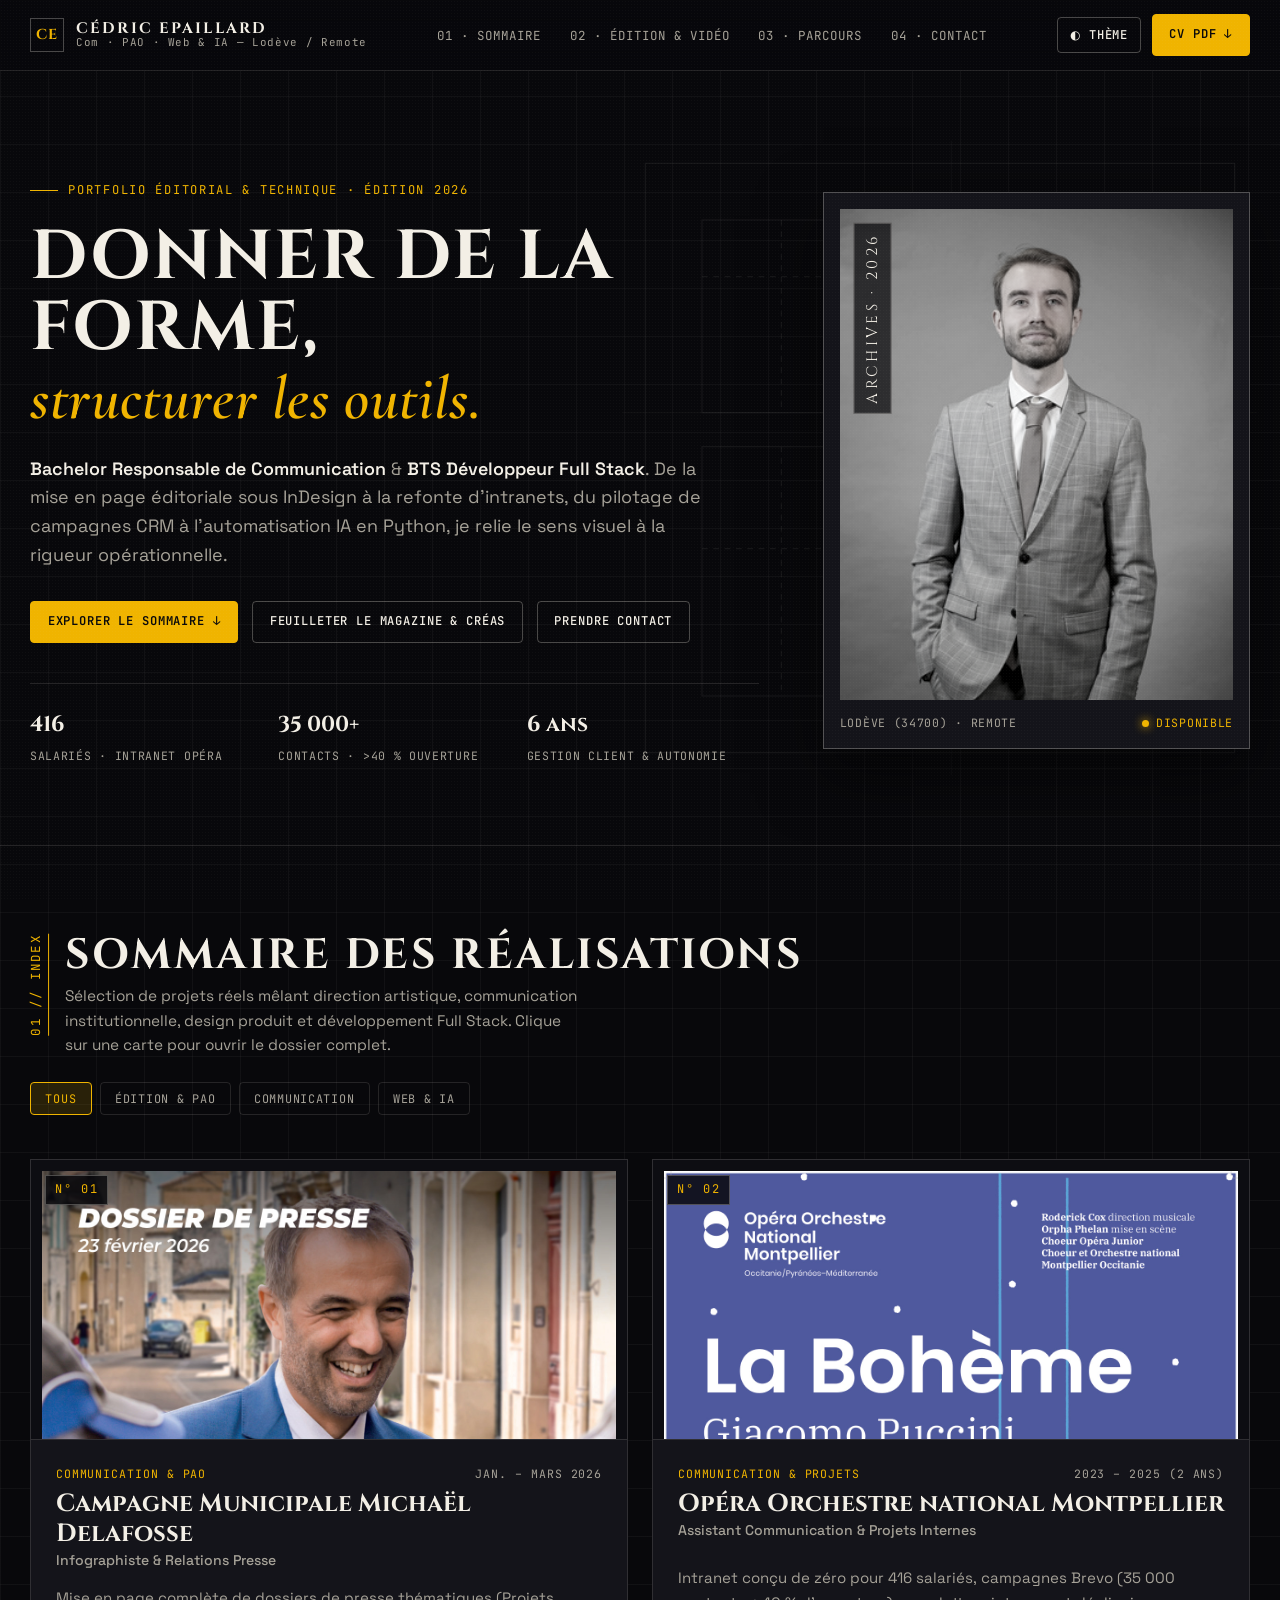
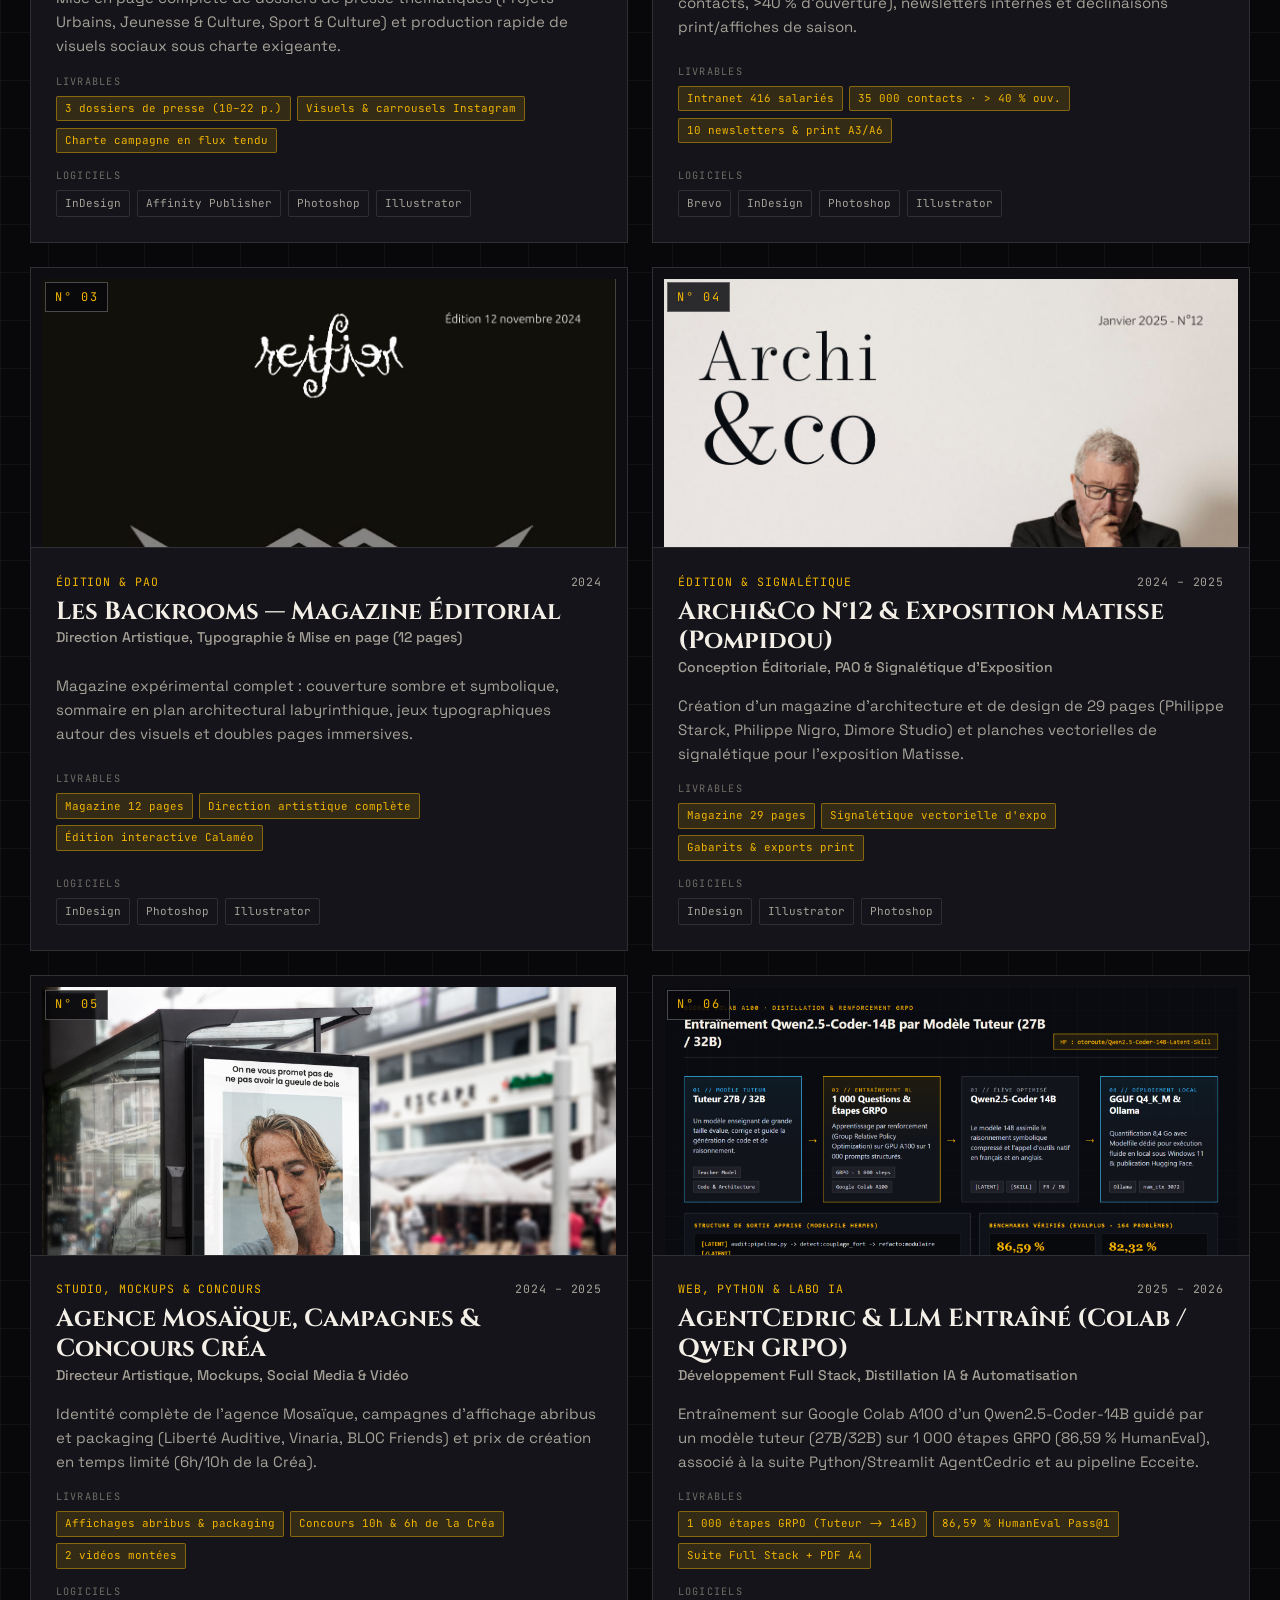
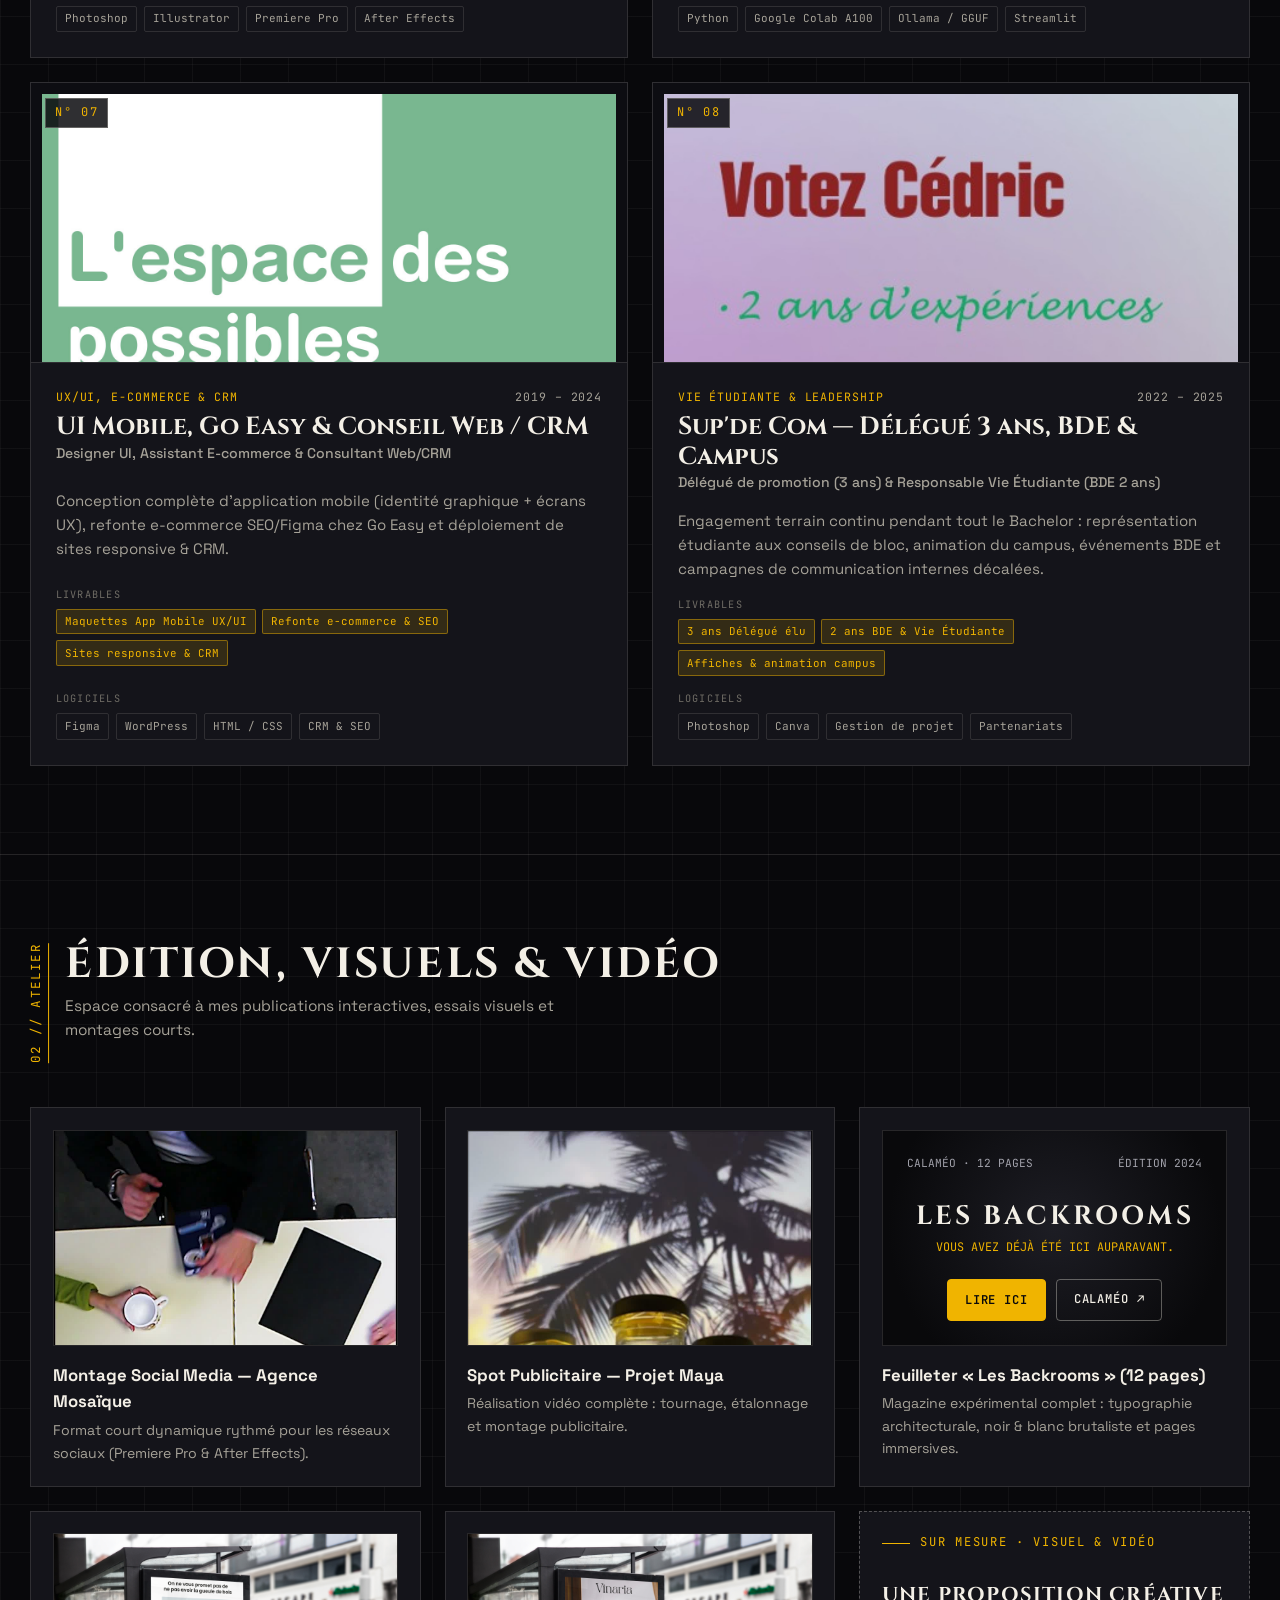
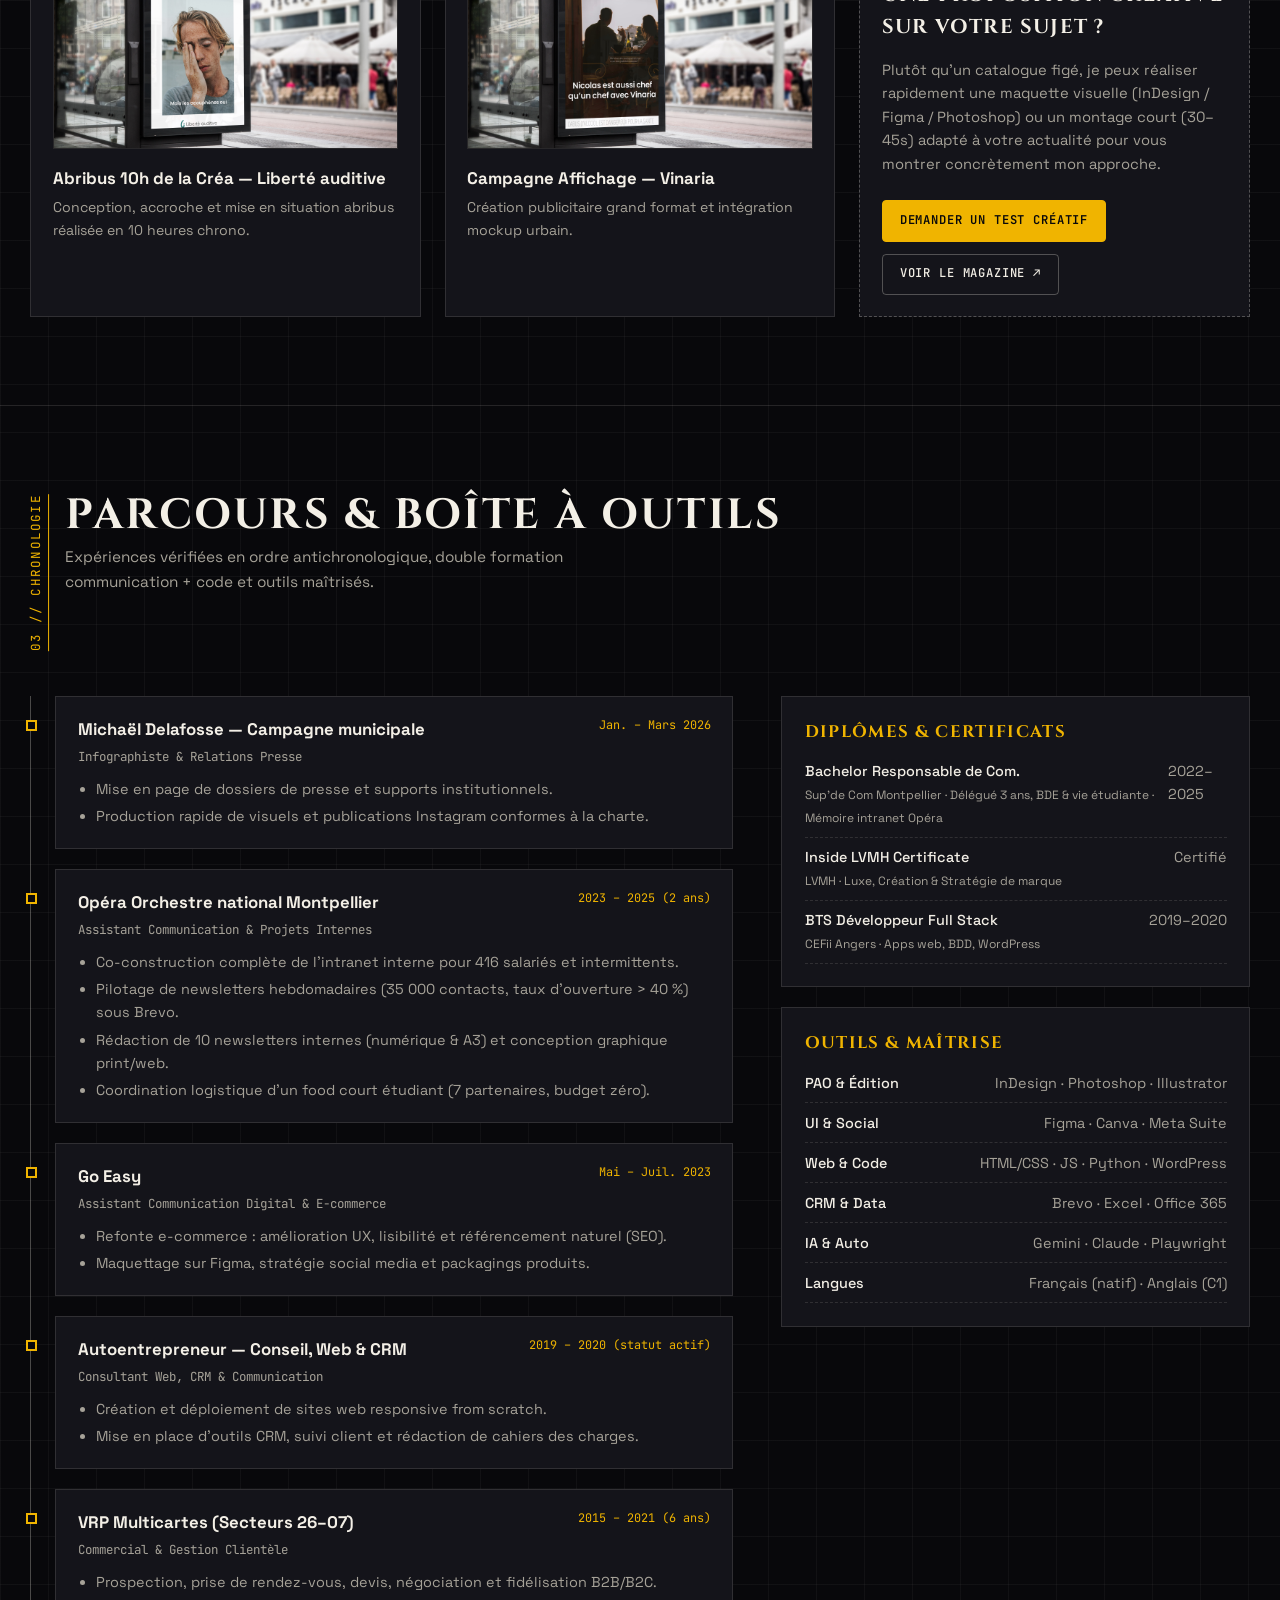
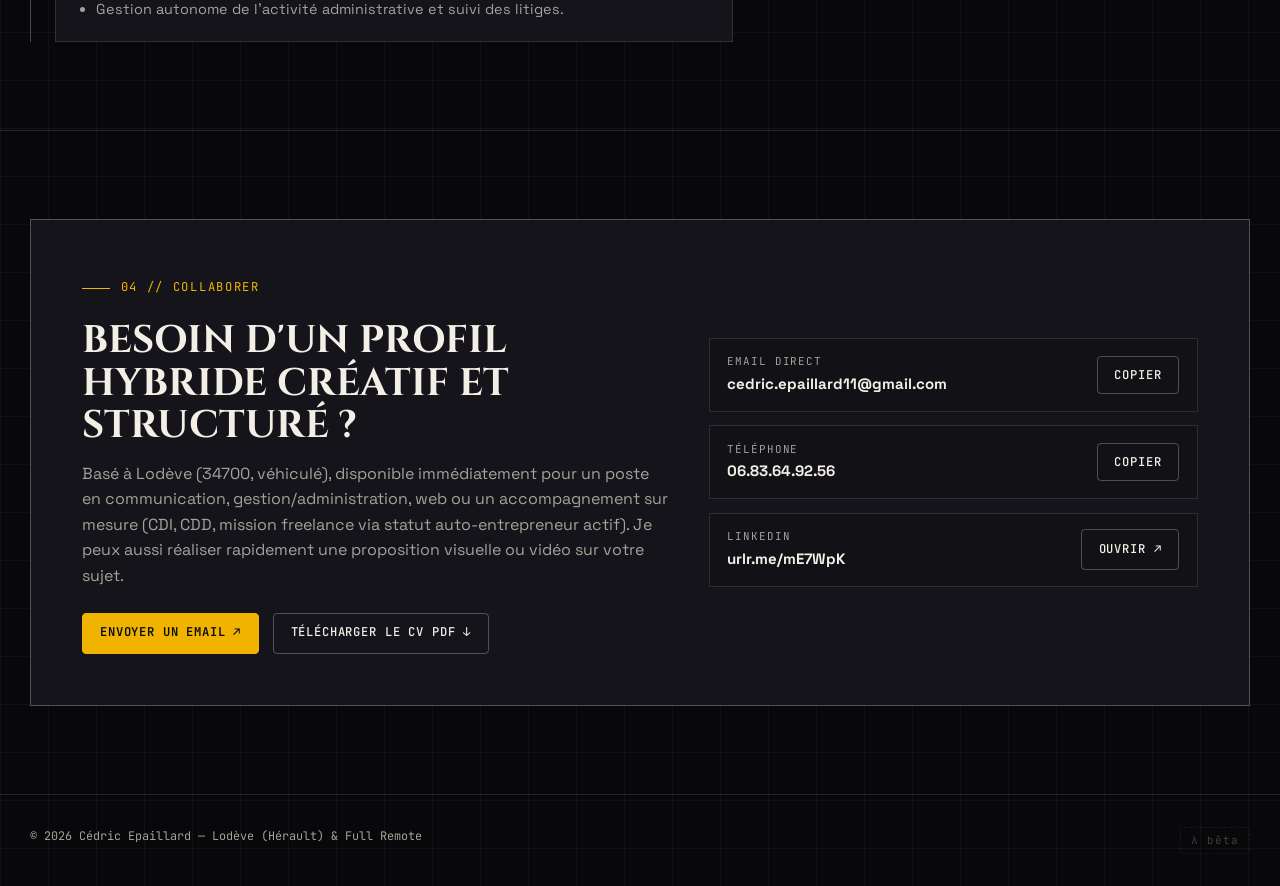
==== index.html @ 01b0f54c "Refactor portfolio layout, add Qwen GRPO schemas and beta lab page" ====
<!DOCTYPE html>
<html lang="fr">
<head>
  <meta charset="UTF-8" />
  <meta name="viewport" content="width=device-width, initial-scale=1.0" />
  <title>Cédric Epaillard — Direction Artistique, Communication & Développement Web</title>
  <meta name="description" content="Portfolio de Cédric Epaillard : communication institutionnelle, édition PAO, design web, CRM et automatisation IA. Basé à Lodève (34700) & Full Remote." />
  <link rel="preconnect" href="https://fonts.googleapis.com" />
  <link rel="preconnect" href="https://fonts.gstatic.com" crossorigin />
  <link href="https://fonts.googleapis.com/css2?family=Cinzel:wght@600;700&family=Cormorant+Garamond:ital,wght@0,600;1,600&family=JetBrains+Mono:wght@400;500;600&family=Space+Grotesk:wght@400;500;600;700&display=swap" rel="stylesheet" />
  <link rel="stylesheet" href="styles.css" />
</head>
<body>
  <!-- NAVIGATION -->
  <header class="site-header">
    <div class="container nav-inner">
      <a href="#top" class="brand">
        <span class="brand-mark">CE</span>
        <span class="brand-text">
          <strong>Cédric Epaillard</strong>
          <span>Com · PAO · Web &amp; IA — Lodève / Remote</span>
        </span>
      </a>

      <ul class="nav-links">
        <li><a href="#projets">01 · Sommaire</a></li>
        <li><a href="#atelier">02 · Édition &amp; Vidéo</a></li>
        <li><a href="#parcours">03 · Parcours</a></li>
        <li><a href="#contact">04 · Contact</a></li>
      </ul>

      <div class="nav-actions">
        <button id="themeToggle" class="btn btn-icon" type="button" title="Basculer Studio Sombre / Mode Papier">
          ◐ Thème
        </button>
        <a href="assets/CV_Cedric_Epaillard.pdf" download class="btn btn-primary">
          CV PDF ↓
        </a>
      </div>
    </div>
  </header>

  <!-- HERO -->
  <main id="top">
    <section class="hero">
      <!-- Plan architectural inspiré du sommaire Les Backrooms -->
      <div class="hero-blueprint" aria-hidden="true">
        <svg id="blueprintSvg" viewBox="0 0 600 600" fill="none" stroke-width="1">
          <rect x="40" y="40" width="520" height="520" />
          <rect x="90" y="90" width="220" height="170" />
          <rect x="340" y="90" width="180" height="120" />
          <rect x="90" y="290" width="140" height="220" />
          <rect x="260" y="240" width="260" height="140" />
          <rect x="260" y="410" width="170" height="100" />
          <path d="M90 140 H310 M160 90 V260 M340 150 H520 M420 90 V210 M160 290 V510 M90 380 H230 M320 240 V380 M440 240 V380 M350 410 V510" stroke-dasharray="5 5" />
          <circle cx="310" cy="260" r="46" />
          <circle cx="310" cy="260" r="92" stroke-dasharray="3 6" />
          <line x1="20" y1="260" x2="580" y2="260" stroke-opacity="0.45" />
          <line x1="310" y1="20" x2="310" y2="580" stroke-opacity="0.45" />
        </svg>
      </div>

      <div class="container hero-grid">
        <div class="reveal in-view">
          <div class="eyebrow">Portfolio Éditorial &amp; Technique · Édition 2026</div>
          <h1 class="hero-title">
            Donner de la forme,
            <span class="line-accent">structurer les outils.</span>
          </h1>
          <p class="hero-lead">
            <strong>Bachelor Responsable de Communication</strong> &amp; <strong>BTS Développeur Full Stack</strong>.
            De la mise en page éditoriale sous InDesign à la refonte d'intranets, du pilotage de campagnes CRM à l'automatisation IA en Python, je relie le sens visuel à la rigueur opérationnelle.
          </p>

          <div class="hero-cta">
            <a href="#projets" class="btn btn-primary">Explorer le Sommaire ↓</a>
            <a href="#atelier" class="btn">Feuilleter le Magazine &amp; Créas</a>
            <a href="#contact" class="btn">Prendre contact</a>
          </div>

          <div class="hero-meta-strip">
            <div class="meta-stat">
              <strong>416</strong>
              <span>Salariés · Intranet Opéra</span>
            </div>
            <div class="meta-stat">
              <strong>35 000+</strong>
              <span>Contacts · &gt;40 % ouverture</span>
            </div>
            <div class="meta-stat">
              <strong>6 ans</strong>
              <span>Gestion client &amp; autonomie</span>
            </div>
          </div>
        </div>

        <aside class="hero-portrait-card reveal in-view">
          <div class="portrait-frame">
            <img src="assets/photo_cedric.jpg" alt="Portrait de Cédric Epaillard" />
            <span class="portrait-overlay-label">ARCHIVES · 2026</span>
          </div>
          <div class="portrait-caption">
            <span>Lodève (34700) · Remote</span>
            <span class="status-dot">Disponible</span>
          </div>
        </aside>
      </div>
    </section>

    <!-- 01. SOMMAIRE / PROJETS -->
    <section id="projets" class="section">
      <div class="container">
        <div class="section-head reveal">
          <div class="section-title-wrap">
            <span class="section-index">01 // INDEX</span>
            <div>
              <h2 class="section-title">Sommaire des Réalisations</h2>
              <p class="section-sub">
                Sélection de projets réels mêlant direction artistique, communication institutionnelle, design produit et développement Full Stack. Clique sur une carte pour ouvrir le dossier complet.
              </p>
            </div>
          </div>

          <div class="filter-bar" role="tablist" aria-label="Filtrer les projets">
            <button class="filter-btn active" data-filter="all" type="button">Tous</button>
            <button class="filter-btn" data-filter="edition" type="button">Édition &amp; PAO</button>
            <button class="filter-btn" data-filter="communication" type="button">Communication</button>
            <button class="filter-btn" data-filter="web" type="button">Web &amp; IA</button>
          </div>
        </div>

        <div id="projectsGrid" class="projects-grid"></div>
      </div>
    </section>

    <!-- 02. ATELIER ÉDITION & VIDÉO -->
    <section id="atelier" class="section">
      <div class="container">
        <div class="section-head reveal">
          <div class="section-title-wrap">
            <span class="section-index">02 // ATELIER</span>
            <div>
              <h2 class="section-title">Édition, Visuels &amp; Vidéo</h2>
              <p class="section-sub">
                Espace consacré à mes publications interactives, essais visuels et montages courts.
              </p>
            </div>
          </div>
        </div>

        <div id="studioGrid" class="studio-grid"></div>
      </div>
    </section>

    <!-- 03. PARCOURS CHRONOLOGIQUE -->
    <section id="parcours" class="section">
      <div class="container">
        <div class="section-head reveal">
          <div class="section-title-wrap">
            <span class="section-index">03 // CHRONOLOGIE</span>
            <div>
              <h2 class="section-title">Parcours &amp; Boîte à Outils</h2>
              <p class="section-sub">
                Expériences vérifiées en ordre antichronologique, double formation communication + code et outils maîtrisés.
              </p>
            </div>
          </div>
        </div>

        <div class="timeline-layout">
          <div class="timeline-list reveal">
            <article class="timeline-item">
              <div class="timeline-head">
                <h3>Michaël Delafosse — Campagne municipale</h3>
                <span class="timeline-date">Jan. – Mars 2026</span>
              </div>
              <div class="timeline-role">Infographiste &amp; Relations Presse</div>
              <ul>
                <li>Mise en page de dossiers de presse et supports institutionnels.</li>
                <li>Production rapide de visuels et publications Instagram conformes à la charte.</li>
              </ul>
            </article>

            <article class="timeline-item">
              <div class="timeline-head">
                <h3>Opéra Orchestre national Montpellier</h3>
                <span class="timeline-date">2023 – 2025 (2 ans)</span>
              </div>
              <div class="timeline-role">Assistant Communication &amp; Projets Internes</div>
              <ul>
                <li>Co-construction complète de l'intranet interne pour 416 salariés et intermittents.</li>
                <li>Pilotage de newsletters hebdomadaires (35 000 contacts, taux d'ouverture &gt; 40 %) sous Brevo.</li>
                <li>Rédaction de 10 newsletters internes (numérique &amp; A3) et conception graphique print/web.</li>
                <li>Coordination logistique d'un food court étudiant (7 partenaires, budget zéro).</li>
              </ul>
            </article>

            <article class="timeline-item">
              <div class="timeline-head">
                <h3>Go Easy</h3>
                <span class="timeline-date">Mai – Juil. 2023</span>
              </div>
              <div class="timeline-role">Assistant Communication Digital &amp; E-commerce</div>
              <ul>
                <li>Refonte e-commerce : amélioration UX, lisibilité et référencement naturel (SEO).</li>
                <li>Maquettage sur Figma, stratégie social media et packagings produits.</li>
              </ul>
            </article>

            <article class="timeline-item">
              <div class="timeline-head">
                <h3>Autoentrepreneur — Conseil, Web &amp; CRM</h3>
                <span class="timeline-date">2019 – 2020 (statut actif)</span>
              </div>
              <div class="timeline-role">Consultant Web, CRM &amp; Communication</div>
              <ul>
                <li>Création et déploiement de sites web responsive from scratch.</li>
                <li>Mise en place d'outils CRM, suivi client et rédaction de cahiers des charges.</li>
              </ul>
            </article>

            <article class="timeline-item">
              <div class="timeline-head">
                <h3>VRP Multicartes (Secteurs 26–07)</h3>
                <span class="timeline-date">2015 – 2021 (6 ans)</span>
              </div>
              <div class="timeline-role">Commercial &amp; Gestion Clientèle</div>
              <ul>
                <li>Prospection, prise de rendez-vous, devis, négociation et fidélisation B2B/B2C.</li>
                <li>Gestion autonome de l'activité administrative et suivi des litiges.</li>
              </ul>
            </article>
          </div>

          <aside class="reveal">
            <div class="stack-box">
              <h3>Diplômes &amp; Certificats</h3>
              <ul class="stack-list">
                <li>
                  <div>
                    <strong>Bachelor Responsable de Com.</strong><br />
                    <small>Sup'de Com Montpellier · Délégué 3 ans, BDE &amp; vie étudiante · Mémoire intranet Opéra</small>
                  </div>
                  <span>2022–2025</span>
                </li>
                <li>
                  <div>
                    <strong>Inside LVMH Certificate</strong><br />
                    <small>LVMH · Luxe, Création &amp; Stratégie de marque</small>
                  </div>
                  <span>Certifié</span>
                </li>
                <li>
                  <div>
                    <strong>BTS Développeur Full Stack</strong><br />
                    <small>CEFii Angers · Apps web, BDD, WordPress</small>
                  </div>
                  <span>2019–2020</span>
                </li>
              </ul>
            </div>

            <div class="stack-box">
              <h3>Outils &amp; Maîtrise</h3>
              <ul class="stack-list">
                <li><strong>PAO &amp; Édition</strong><span>InDesign · Photoshop · Illustrator</span></li>
                <li><strong>UI &amp; Social</strong><span>Figma · Canva · Meta Suite</span></li>
                <li><strong>Web &amp; Code</strong><span>HTML/CSS · JS · Python · WordPress</span></li>
                <li><strong>CRM &amp; Data</strong><span>Brevo · Excel · Office 365</span></li>
                <li><strong>IA &amp; Auto</strong><span>Gemini · Claude · Playwright</span></li>
                <li><strong>Langues</strong><span>Français (natif) · Anglais (C1)</span></li>
              </ul>
            </div>
          </aside>
        </div>
      </div>
    </section>

    <!-- 04. CONTACT -->
    <section id="contact" class="section">
      <div class="container">
        <div class="contact-panel reveal">
          <div>
            <div class="eyebrow">04 // Collaborer</div>
            <h2>Besoin d'un profil hybride créatif et structuré ?</h2>
            <p>
              Basé à Lodève (34700, véhiculé), disponible immédiatement pour un poste en communication, gestion/administration, web ou un accompagnement sur mesure (CDI, CDD, mission freelance via statut auto-entrepreneur actif). Je peux aussi réaliser rapidement une proposition visuelle ou vidéo sur votre sujet.
            </p>
            <div class="hero-cta" style="margin-bottom: 0;">
              <a href="mailto:cedric.epaillard11@gmail.com" class="btn btn-primary">Envoyer un email ↗</a>
              <a href="assets/CV_Cedric_Epaillard.pdf" download class="btn">Télécharger le CV PDF ↓</a>
            </div>
          </div>

          <div class="contact-cards">
            <div class="contact-row">
              <div>
                <small>Email direct</small>
                <strong>cedric.epaillard11@gmail.com</strong>
              </div>
              <button class="btn" type="button" data-copy="cedric.epaillard11@gmail.com">Copier</button>
            </div>
            <div class="contact-row">
              <div>
                <small>Téléphone</small>
                <strong>06.83.64.92.56</strong>
              </div>
              <button class="btn" type="button" data-copy="06.83.64.92.56">Copier</button>
            </div>
            <div class="contact-row">
              <div>
                <small>LinkedIn</small>
                <strong>urlr.me/mE7WpK</strong>
              </div>
              <a class="btn" href="https://urlr.me/mE7WpK" target="_blank" rel="noopener">Ouvrir ↗</a>
            </div>
          </div>
        </div>
      </div>
    </section>
  </main>

  <footer class="site-footer">
    <div class="container footer-inner">
      <span>© 2026 Cédric Epaillard — Lodève (Hérault) &amp; Full Remote</span>
      <a href="beta.html" class="beta-pill" title="Espace Labo Bêta — Prototypes &amp; expérimentations">λ bêta</a>
    </div>
  </footer>

  <!-- MODALE PROJET -->
  <dialog id="projectModal" class="project-modal">
    <div class="modal-header">
      <div>
        <div id="modalKicker" class="project-kicker"></div>
        <h3 id="modalTitle" class="project-title"></h3>
        <div id="modalRole" class="project-role"></div>
      </div>
      <button id="modalClose" class="btn" type="button">Fermer ✕</button>
    </div>
    <div id="modalBody" class="modal-body"></div>
  </dialog>

  <div id="toast" class="toast" role="status" aria-live="polite"></div>

  <script src="projects-data.js"></script>
  <script src="app.js"></script>
</body>
</html>
---- styles.css ----
/* ============================================================================
   PORTFOLIO CÉDRIC EPAILLARD — STUDIO ÉDITORIAL & ARCHITECTURAL
   Inspiré de la DA sombre/typographique de « Les Backrooms »
   ============================================================================ */

:root {
  --bg: #08080b;
  --bg-elevated: #111116;
  --bg-card: #14141a;
  --stage-bg: #0d0d12;
  --ink: #f3efe6;
  --ink-muted: #a6a298;
  --ink-soft: #6f6c65;
  --accent: #f0b400;
  --accent-dim: rgba(240, 180, 0, 0.14);
  --line: rgba(243, 239, 230, 0.12);
  --line-strong: rgba(243, 239, 230, 0.28);
  --grid-line: rgba(243, 239, 230, 0.04);
  --shadow: 0 24px 60px rgba(0, 0, 0, 0.55);

  --font-display: 'Cinzel', 'Cormorant Garamond', Georgia, serif;
  --font-serif-editorial: 'Cormorant Garamond', Georgia, serif;
  --font-sans: 'Space Grotesk', 'Segoe UI', system-ui, -apple-system, sans-serif;
  --font-mono: 'JetBrains Mono', ui-monospace, SFMono-Regular, Menlo, monospace;

  --radius: 4px;
  --max-w: 1220px;
}

body.theme-paper {
  --bg: #f3efe6;
  --bg-elevated: #ebe5d8;
  --bg-card: #faf7f0;
  --stage-bg: #e8e1d3;
  --ink: #111115;
  --ink-muted: #4b4842;
  --ink-soft: #7b776f;
  --accent: #b87400;
  --accent-dim: rgba(184, 116, 0, 0.12);
  --line: rgba(17, 17, 21, 0.13);
  --line-strong: rgba(17, 17, 21, 0.3);
  --grid-line: rgba(17, 17, 21, 0.045);
  --shadow: 0 20px 50px rgba(17, 17, 21, 0.12);
}

*,
*::before,
*::after {
  box-sizing: border-box;
  margin: 0;
  padding: 0;
}

html {
  scroll-behavior: smooth;
  font-size: 16px;
}

body {
  background-color: var(--bg);
  color: var(--ink);
  font-family: var(--font-sans);
  line-height: 1.6;
  overflow-x: hidden;
  transition: background-color 0.35s ease, color 0.35s ease;
  background-image:
    linear-gradient(to right, var(--grid-line) 1px, transparent 1px),
    linear-gradient(to bottom, var(--grid-line) 1px, transparent 1px);
  background-size: 48px 48px;
}

/* Grain subtil pour le rendu éditorial */
body::after {
  content: "";
  position: fixed;
  inset: 0;
  pointer-events: none;
  z-index: 900;
  opacity: 0.032;
  background-image: radial-gradient(var(--ink) 0.6px, transparent 0.6px);
  background-size: 3px 3px;
}

a {
  color: inherit;
  text-decoration: none;
}

button {
  font-family: inherit;
  cursor: pointer;
}

.container {
  width: min(100% - 2.5rem, var(--max-w));
  margin-inline: auto;
}

/* ============================================================================
   NAVIGATION
   ============================================================================ */
.site-header {
  position: sticky;
  top: 0;
  z-index: 500;
  backdrop-filter: blur(14px);
  background: color-mix(in srgb, var(--bg) 82%, transparent);
  border-bottom: 1px solid var(--line);
}

.nav-inner {
  display: flex;
  align-items: center;
  justify-content: space-between;
  gap: 1.5rem;
  height: 70px;
}

.brand {
  display: flex;
  align-items: center;
  gap: 0.75rem;
}

.brand-mark {
  width: 34px;
  height: 34px;
  border: 1px solid var(--line-strong);
  display: grid;
  place-items: center;
  font-family: var(--font-display);
  font-weight: 700;
  font-size: 0.9rem;
  letter-spacing: 0.08em;
  color: var(--accent);
}

.brand-text {
  display: flex;
  flex-direction: column;
  line-height: 1.1;
}

.brand-text strong {
  font-family: var(--font-display);
  font-size: 0.95rem;
  letter-spacing: 0.14em;
  text-transform: uppercase;
}

.brand-text span {
  font-family: var(--font-mono);
  font-size: 0.68rem;
  color: var(--ink-muted);
  letter-spacing: 0.06em;
}

.nav-links {
  display: flex;
  align-items: center;
  gap: 1.8rem;
  list-style: none;
}

.nav-links a {
  font-family: var(--font-mono);
  font-size: 0.78rem;
  letter-spacing: 0.08em;
  text-transform: uppercase;
  color: var(--ink-muted);
  transition: color 0.2s ease;
  position: relative;
}

.nav-links a:hover {
  color: var(--accent);
}

.nav-actions {
  display: flex;
  align-items: center;
  gap: 0.65rem;
}

.btn {
  display: inline-flex;
  align-items: center;
  justify-content: center;
  gap: 0.5rem;
  padding: 0.62rem 1.05rem;
  font-family: var(--font-mono);
  font-size: 0.76rem;
  font-weight: 500;
  letter-spacing: 0.07em;
  text-transform: uppercase;
  border-radius: var(--radius);
  border: 1px solid var(--line-strong);
  background: transparent;
  color: var(--ink);
  transition: all 0.22s ease;
}

.btn:hover {
  border-color: var(--accent);
  color: var(--accent);
  transform: translateY(-1px);
}

.btn-primary {
  background: var(--accent);
  border-color: var(--accent);
  color: #09090b;
  font-weight: 600;
}

.btn-primary:hover {
  background: #ffd042;
  border-color: #ffd042;
  color: #09090b;
}

.btn-icon {
  padding: 0.55rem 0.75rem;
}

/* ============================================================================
   HERO ÉDITORIAL + PLAN ARCHITECTURAL
   ============================================================================ */
.hero {
  position: relative;
  padding: clamp(3.5rem, 8vw, 6.5rem) 0 clamp(3rem, 6vw, 5rem);
  border-bottom: 1px solid var(--line);
  overflow: hidden;
}

.hero-blueprint {
  position: absolute;
  inset: 0;
  pointer-events: none;
  opacity: 0.24;
  display: flex;
  justify-content: flex-end;
  align-items: center;
}

.hero-blueprint svg {
  width: min(680px, 78vw);
  height: auto;
  stroke: var(--line-strong);
  transition: transform 0.25s ease-out;
}

.hero-grid {
  position: relative;
  z-index: 2;
  display: grid;
  grid-template-columns: 1.45fr 0.85fr;
  gap: clamp(2rem, 5vw, 4.5rem);
  align-items: center;
}

.eyebrow {
  display: inline-flex;
  align-items: center;
  gap: 0.65rem;
  font-family: var(--font-mono);
  font-size: 0.76rem;
  letter-spacing: 0.14em;
  text-transform: uppercase;
  color: var(--accent);
  margin-bottom: 1.4rem;
}

.eyebrow::before {
  content: "";
  width: 28px;
  height: 1px;
  background: var(--accent);
}

.hero-title {
  font-family: var(--font-display);
  font-size: clamp(2.4rem, 5.4vw, 4.5rem);
  font-weight: 700;
  line-height: 1.02;
  letter-spacing: 0.03em;
  text-transform: uppercase;
  margin-bottom: 1.5rem;
}

.hero-title .line-accent {
  display: block;
  color: var(--accent);
  font-family: var(--font-serif-editorial);
  font-style: italic;
  font-weight: 600;
  text-transform: none;
  letter-spacing: 0.01em;
  font-size: clamp(2.2rem, 4.8vw, 4rem);
  margin-top: 0.25rem;
}

.hero-lead {
  font-size: clamp(1.02rem, 1.4vw, 1.18rem);
  color: var(--ink-muted);
  max-width: 62ch;
  margin-bottom: 2rem;
}

.hero-lead strong {
  color: var(--ink);
  font-weight: 600;
}

.hero-cta {
  display: flex;
  flex-wrap: wrap;
  gap: 0.85rem;
  margin-bottom: 2.5rem;
}

.hero-meta-strip {
  display: grid;
  grid-template-columns: repeat(3, minmax(0, 1fr));
  gap: 1rem;
  padding-top: 1.5rem;
  border-top: 1px solid var(--line);
}

.meta-stat strong {
  display: block;
  font-family: var(--font-display);
  font-size: 1.35rem;
  color: var(--ink);
}

.meta-stat span {
  font-family: var(--font-mono);
  font-size: 0.72rem;
  color: var(--ink-muted);
  text-transform: uppercase;
  letter-spacing: 0.06em;
}

/* Portrait éditorial type couverture de revue */
.hero-portrait-card {
  position: relative;
  border: 1px solid var(--line-strong);
  background: var(--bg-card);
  padding: 1rem;
  box-shadow: var(--shadow);
}

.portrait-frame {
  position: relative;
  aspect-ratio: 4 / 5;
  overflow: hidden;
  background: #0d0d11;
}

.portrait-frame img {
  width: 100%;
  height: 100%;
  object-fit: cover;
  object-position: center top;
  filter: grayscale(85%) contrast(1.08);
  transition: filter 0.45s ease, transform 0.6s ease;
}

.hero-portrait-card:hover .portrait-frame img {
  filter: grayscale(0%) contrast(1.02);
  transform: scale(1.03);
}

.portrait-overlay-label {
  position: absolute;
  top: 0.9rem;
  left: 0.9rem;
  writing-mode: vertical-rl;
  transform: rotate(180deg);
  font-family: var(--font-display);
  font-size: 0.95rem;
  letter-spacing: 0.22em;
  color: var(--ink);
  background: rgba(8, 8, 11, 0.72);
  padding: 0.55rem 0.35rem;
  border: 1px solid var(--line-strong);
}

.portrait-caption {
  display: flex;
  justify-content: space-between;
  align-items: center;
  padding-top: 0.85rem;
  font-family: var(--font-mono);
  font-size: 0.72rem;
  color: var(--ink-muted);
  text-transform: uppercase;
  letter-spacing: 0.06em;
}

.status-dot {
  display: inline-flex;
  align-items: center;
  gap: 0.45rem;
  color: var(--accent);
}

.status-dot::before {
  content: "";
  width: 7px;
  height: 7px;
  border-radius: 50%;
  background: var(--accent);
  box-shadow: 0 0 10px var(--accent);
}

/* ============================================================================
   SECTIONS & TITRES CROISÉS (STYLE SOMMAIRE BACKROOMS)
   ============================================================================ */
.section {
  padding: clamp(3.5rem, 7vw, 5.5rem) 0;
  border-bottom: 1px solid var(--line);
}

.section-head {
  display: flex;
  flex-wrap: wrap;
  justify-content: space-between;
  align-items: flex-end;
  gap: 1.5rem;
  margin-bottom: 2.75rem;
}

.section-title-wrap {
  display: flex;
  align-items: flex-start;
  gap: 1rem;
}

.section-index {
  writing-mode: vertical-rl;
  transform: rotate(180deg);
  font-family: var(--font-mono);
  font-size: 0.78rem;
  letter-spacing: 0.18em;
  color: var(--accent);
  border-left: 1px solid var(--accent);
  padding-left: 0.35rem;
  line-height: 1;
}

.section-title {
  font-family: var(--font-display);
  font-size: clamp(1.75rem, 3.3vw, 2.7rem);
  font-weight: 700;
  letter-spacing: 0.06em;
  text-transform: uppercase;
  line-height: 1.05;
}

.section-sub {
  font-size: 0.96rem;
  color: var(--ink-muted);
  margin-top: 0.4rem;
  max-width: 52ch;
}

/* Filtres */
.filter-bar {
  display: flex;
  flex-wrap: wrap;
  gap: 0.5rem;
}

.filter-btn {
  padding: 0.48rem 0.9rem;
  font-family: var(--font-mono);
  font-size: 0.74rem;
  letter-spacing: 0.06em;
  text-transform: uppercase;
  background: transparent;
  color: var(--ink-muted);
  border: 1px solid var(--line);
  border-radius: var(--radius);
  transition: all 0.2s ease;
}

.filter-btn:hover,
.filter-btn.active {
  border-color: var(--accent);
  color: var(--accent);
  background: var(--accent-dim);
}

/* ============================================================================
   GRILLE PROJETS
   ============================================================================ */
.projects-grid {
  display: grid;
  grid-template-columns: repeat(12, 1fr);
  gap: 1.5rem;
}

.project-card {
  grid-column: span 6;
  background: var(--bg-card);
  border: 1px solid var(--line);
  display: flex;
  flex-direction: column;
  transition: transform 0.28s ease, border-color 0.28s ease, box-shadow 0.28s ease;
  cursor: pointer;
  overflow: hidden;
}

.project-card.featured {
  grid-column: span 12;
  display: grid;
  grid-template-columns: 1.15fr 1fr;
}

.project-card:hover {
  transform: translateY(-4px);
  border-color: var(--accent);
  box-shadow: var(--shadow);
}

.project-visual {
  position: relative;
  height: 280px;
  background: var(--stage-bg);
  border-bottom: 1px solid var(--line);
  overflow: hidden;
  display: grid;
  place-items: center;
}

.project-card.featured .project-visual {
  border-bottom: none;
  border-right: 1px solid var(--line);
  height: auto;
  min-height: 360px;
}

.project-visual img.cover-img {
  width: 100%;
  height: 100%;
  object-fit: contain;
  object-position: center;
  padding: 0.7rem;
  background: var(--stage-bg);
  transition: transform 0.45s ease;
}

.project-visual img.cover-img.contain-fit {
  object-fit: contain;
  padding: 0.7rem;
  background: var(--stage-bg);
}

.project-card:hover .project-visual img.cover-img {
  transform: scale(1.03);
}

.project-num-badge {
  position: absolute;
  top: 0.9rem;
  left: 0.9rem;
  font-family: var(--font-mono);
  font-size: 0.75rem;
  letter-spacing: 0.14em;
  padding: 0.28rem 0.55rem;
  background: rgba(8, 8, 11, 0.84);
  color: var(--accent);
  border: 1px solid var(--line-strong);
  z-index: 2;
}

.project-visual svg {
  width: 100%;
  height: 100%;
  display: block;
}

.project-body {
  padding: 1.55rem;
  display: flex;
  flex-direction: column;
  justify-content: space-between;
  flex: 1;
  gap: 0.95rem;
}

.project-kicker {
  display: flex;
  justify-content: space-between;
  align-items: center;
  gap: 0.75rem;
  font-family: var(--font-mono);
  font-size: 0.72rem;
  letter-spacing: 0.08em;
  text-transform: uppercase;
  color: var(--accent);
}

.project-kicker .year {
  color: var(--ink-muted);
}

.project-title {
  font-family: var(--font-display);
  font-size: clamp(1.2rem, 2vw, 1.55rem);
  font-weight: 700;
  line-height: 1.2;
  margin-top: 0.35rem;
}

.project-role {
  font-size: 0.88rem;
  color: var(--ink-muted);
  font-weight: 500;
}

.project-summary {
  font-size: 0.94rem;
  color: var(--ink-muted);
}

.card-meta-group {
  display: grid;
  gap: 0.35rem;
}

.card-meta-label {
  font-family: var(--font-mono);
  font-size: 0.64rem;
  text-transform: uppercase;
  letter-spacing: 0.12em;
  color: var(--ink-soft);
}

.tag-row {
  display: flex;
  flex-wrap: wrap;
  gap: 0.4rem;
}

.tag {
  font-family: var(--font-mono);
  font-size: 0.69rem;
  padding: 0.22rem 0.52rem;
  border: 1px solid var(--line);
  color: var(--ink-muted);
  border-radius: 2px;
}

.deliverables-row {
  display: flex;
  flex-wrap: wrap;
  gap: 0.38rem;
}

.deliverable-pill {
  font-family: var(--font-mono);
  font-size: 0.68rem;
  padding: 0.2rem 0.5rem;
  background: var(--accent-dim);
  border: 1px solid color-mix(in srgb, var(--accent) 45%, transparent);
  color: var(--accent);
  border-radius: 2px;
}

.project-footer {
  display: flex;
  flex-wrap: wrap;
  justify-content: flex-end;
  align-items: center;
  gap: 0.75rem 1.25rem;
  padding-top: 0.85rem;
  border-top: 1px solid var(--line);
  font-family: var(--font-mono);
  font-size: 0.73rem;
  text-transform: uppercase;
  letter-spacing: 0.08em;
  color: var(--ink);
}

.open-hint {
  color: var(--accent);
}

@media (hover: hover) and (pointer: fine) {
  .open-hint {
    display: none;
  }

  .project-footer:has(.open-hint:only-child) {
    display: none;
  }
}

/* ============================================================================
   ATELIER ÉDITION & VIDÉO (CALAMÉO + GALERIE)
   ============================================================================ */
.studio-grid {
  display: grid;
  grid-template-columns: repeat(auto-fit, minmax(min(100%, 320px), 1fr));
  gap: 1.5rem;
}

.media-card {
  background: var(--bg-card);
  border: 1px solid var(--line);
  padding: 1.35rem;
  display: flex;
  flex-direction: column;
  gap: 1rem;
}

.media-frame {
  position: relative;
  width: 100%;
  aspect-ratio: 16 / 10;
  background: #0b0b0f;
  border: 1px solid var(--line);
  overflow: hidden;
  display: grid;
  place-items: center;
}

.media-frame iframe,
.media-frame img,
.media-frame video {
  width: 100%;
  height: 100%;
  border: 0;
  object-fit: cover;
}

.calameo-poster {
  width: 100%;
  height: 100%;
  padding: 1.5rem;
  display: flex;
  flex-direction: column;
  justify-content: space-between;
  background: radial-gradient(circle at 50% 45%, #1d1d24 0%, #09090b 80%);
  color: #f3efe6;
}

.calameo-poster h4 {
  font-family: var(--font-display);
  font-size: 1.65rem;
  letter-spacing: 0.12em;
  text-align: center;
}

.calameo-poster p {
  font-family: var(--font-mono);
  font-size: 0.74rem;
  text-align: center;
  color: #f0b400;
}

.atelier-cta-card {
  border-style: dashed;
  border-color: var(--line-strong);
  justify-content: center;
}

.atelier-cta-card h3 {
  font-family: var(--font-display);
  font-size: 1.25rem;
  letter-spacing: 0.06em;
  text-transform: uppercase;
}

/* ============================================================================
   CHRONOLOGIE & SAVOIR-FAIRE
   ============================================================================ */
.timeline-layout {
  display: grid;
  grid-template-columns: 1.35fr 0.9fr;
  gap: 3rem;
}

.timeline-list {
  display: flex;
  flex-direction: column;
  gap: 1.25rem;
  border-left: 1px solid var(--line-strong);
  padding-left: 1.5rem;
}

.timeline-item {
  position: relative;
  background: var(--bg-card);
  border: 1px solid var(--line);
  padding: 1.2rem 1.35rem;
}

.timeline-item::before {
  content: "";
  position: absolute;
  left: -1.86rem;
  top: 1.45rem;
  width: 11px;
  height: 11px;
  background: var(--bg);
  border: 2px solid var(--accent);
}

.timeline-head {
  display: flex;
  flex-wrap: wrap;
  justify-content: space-between;
  gap: 0.5rem;
  margin-bottom: 0.3rem;
}

.timeline-head h3 {
  font-size: 1.05rem;
  font-weight: 700;
}

.timeline-date {
  font-family: var(--font-mono);
  font-size: 0.74rem;
  color: var(--accent);
}

.timeline-role {
  font-family: var(--font-mono);
  font-size: 0.78rem;
  color: var(--ink-muted);
  margin-bottom: 0.65rem;
}

.timeline-item ul {
  padding-left: 1.15rem;
  color: var(--ink-muted);
  font-size: 0.9rem;
}

.timeline-item li + li {
  margin-top: 0.28rem;
}

.stack-box {
  background: var(--bg-card);
  border: 1px solid var(--line);
  padding: 1.4rem;
  margin-bottom: 1.25rem;
}

.stack-box h3 {
  font-family: var(--font-display);
  font-size: 1.05rem;
  letter-spacing: 0.08em;
  text-transform: uppercase;
  color: var(--accent);
  margin-bottom: 0.9rem;
}

.stack-list {
  list-style: none;
  display: grid;
  gap: 0.55rem;
  font-size: 0.9rem;
  color: var(--ink-muted);
}

.stack-list li {
  display: flex;
  justify-content: space-between;
  gap: 0.75rem;
  padding-bottom: 0.45rem;
  border-bottom: 1px dashed var(--line);
}

.stack-list li strong {
  color: var(--ink);
  font-weight: 500;
}

/* ============================================================================
   CONTACT & FOOTER
   ============================================================================ */
.contact-panel {
  background: var(--bg-card);
  border: 1px solid var(--line-strong);
  padding: clamp(1.3rem, 4vw, 3.2rem);
  display: grid;
  grid-template-columns: minmax(0, 1.2fr) minmax(0, 1fr);
  gap: 2.5rem;
  align-items: center;
}

.contact-panel > * {
  min-width: 0;
}

.contact-panel h2 {
  font-family: var(--font-display);
  font-size: clamp(1.6rem, 3vw, 2.5rem);
  text-transform: uppercase;
  line-height: 1.1;
  margin-bottom: 0.85rem;
}

.contact-panel p {
  color: var(--ink-muted);
  margin-bottom: 1.5rem;
}

.contact-cards {
  display: grid;
  gap: 0.85rem;
  min-width: 0;
}

.contact-row {
  display: flex;
  flex-wrap: wrap;
  justify-content: space-between;
  align-items: center;
  gap: 0.75rem 1rem;
  padding: 0.9rem 1.1rem;
  border: 1px solid var(--line);
  background: var(--bg-elevated);
  min-width: 0;
}

.contact-row > div {
  min-width: 0;
}

.contact-row small {
  display: block;
  font-family: var(--font-mono);
  font-size: 0.68rem;
  text-transform: uppercase;
  letter-spacing: 0.08em;
  color: var(--ink-muted);
}

.contact-row strong {
  font-size: 0.94rem;
  overflow-wrap: anywhere;
}

.site-footer {
  padding: 2rem 0;
  font-family: var(--font-mono);
  font-size: 0.74rem;
  color: var(--ink-muted);
}

.beta-pill {
  font-family: var(--font-mono);
  font-size: 0.68rem;
  letter-spacing: 0.1em;
  padding: 0.25rem 0.6rem;
  border: 1px dashed var(--line);
  color: var(--ink-soft);
  border-radius: var(--radius);
  opacity: 0.55;
  transition: opacity 0.2s ease, border-color 0.2s ease, color 0.2s ease;
}

.beta-pill:hover {
  opacity: 1;
  color: var(--accent);
  border-color: var(--accent);
}

.footer-inner {
  display: flex;
  flex-wrap: wrap;
  justify-content: space-between;
  gap: 1rem;
}

/* ============================================================================
   MODALE D'ÉTUDE DE CAS
   ============================================================================ */
dialog.project-modal {
  margin: auto;
  width: min(92vw, 860px);
  max-height: 90vh;
  background: var(--bg-elevated);
  color: var(--ink);
  border: 1px solid var(--line-strong);
  box-shadow: 0 30px 90px rgba(0, 0, 0, 0.75);
  padding: 0;
  overflow-y: auto;
}

dialog.project-modal::backdrop {
  background: rgba(5, 5, 8, 0.82);
  backdrop-filter: blur(6px);
}

.modal-header {
  display: flex;
  justify-content: space-between;
  align-items: flex-start;
  gap: 1rem;
  padding: 1.5rem 1.8rem;
  border-bottom: 1px solid var(--line);
  position: sticky;
  top: 0;
  background: var(--bg-elevated);
  z-index: 2;
}

.modal-body {
  padding: 1.8rem;
  display: grid;
  gap: 1.35rem;
}

.modal-metrics {
  display: flex;
  flex-wrap: wrap;
  gap: 0.6rem;
}

.modal-metric-pill {
  font-family: var(--font-mono);
  font-size: 0.75rem;
  padding: 0.32rem 0.7rem;
  background: var(--accent-dim);
  color: var(--accent);
  border: 1px solid var(--accent);
}

.modal-highlights {
  padding-left: 1.2rem;
  display: grid;
  gap: 0.55rem;
  color: var(--ink-muted);
}

.calameo-embed-wrap {
  width: 100%;
  aspect-ratio: 16 / 10;
  border: 1px solid var(--line-strong);
  background: #000;
}

.calameo-embed-wrap iframe {
  width: 100%;
  height: 100%;
  border: 0;
}

/* Galerie dans la modale */
.modal-gallery {
  display: grid;
  gap: 0.75rem;
}

.modal-stage {
  width: 100%;
  max-height: 360px;
  background: var(--stage-bg);
  border: 1px solid var(--line-strong);
  display: grid;
  place-items: center;
  overflow: hidden;
  padding: 0.5rem;
}

.modal-stage img {
  max-width: 100%;
  max-height: 340px;
  object-fit: contain;
}

.modal-stage-caption {
  font-family: var(--font-mono);
  font-size: 0.74rem;
  color: var(--accent);
}

.modal-thumbs {
  display: flex;
  gap: 0.5rem;
  overflow-x: auto;
  padding-bottom: 0.25rem;
}

.modal-thumb {
  flex: 0 0 74px;
  height: 54px;
  padding: 0;
  border: 1px solid var(--line);
  background: #0d0d12;
  overflow: hidden;
  opacity: 0.65;
  transition: opacity 0.2s ease, border-color 0.2s ease;
}

.modal-thumb.active,
.modal-thumb:hover {
  opacity: 1;
  border-color: var(--accent);
}

.modal-thumb img {
  width: 100%;
  height: 100%;
  object-fit: cover;
}

/* Toast notification */
.toast {
  position: fixed;
  bottom: 1.5rem;
  right: 1.5rem;
  z-index: 1000;
  padding: 0.75rem 1.15rem;
  background: var(--accent);
  color: #09090b;
  font-family: var(--font-mono);
  font-size: 0.78rem;
  font-weight: 600;
  border-radius: var(--radius);
  opacity: 0;
  transform: translateY(12px);
  pointer-events: none;
  transition: all 0.25s ease;
}

.toast.visible {
  opacity: 1;
  transform: translateY(0);
}

/* Animations d'apparition */
.reveal {
  opacity: 0;
  transform: translateY(18px);
  transition: opacity 0.55s ease, transform 0.55s ease;
}

.reveal.in-view {
  opacity: 1;
  transform: translateY(0);
}

/* ============================================================================
   RESPONSIVE
   ============================================================================ */
@media (max-width: 960px) {
  .hero-grid,
  .project-card.featured,
  .timeline-layout,
  .contact-panel {
    grid-template-columns: 1fr;
  }

  .hero-portrait-card {
    max-width: 240px;
    width: 100%;
    margin: 0 auto;
    padding: 0.75rem;
  }

  .project-card {
    grid-column: span 12;
  }

  .project-card.featured .project-visual {
    border-right: none;
    border-bottom: 1px solid var(--line);
    min-height: 240px;
  }

  .nav-links {
    display: none;
  }
}

@media (max-width: 560px) {
  .hero-portrait-card {
    max-width: 195px;
    padding: 0.65rem;
  }

  .portrait-overlay-label {
    font-size: 0.75rem;
    padding: 0.4rem 0.25rem;
  }

  .hero-meta-strip {
    grid-template-columns: 1fr;
  }

  .brand-text span {
    display: none;
  }

  .brand-text strong {
    font-size: 0.82rem;
    letter-spacing: 0.1em;
  }

  .nav-actions .btn {
    padding: 0.46rem 0.62rem;
    font-size: 0.68rem;
    white-space: nowrap;
  }
}
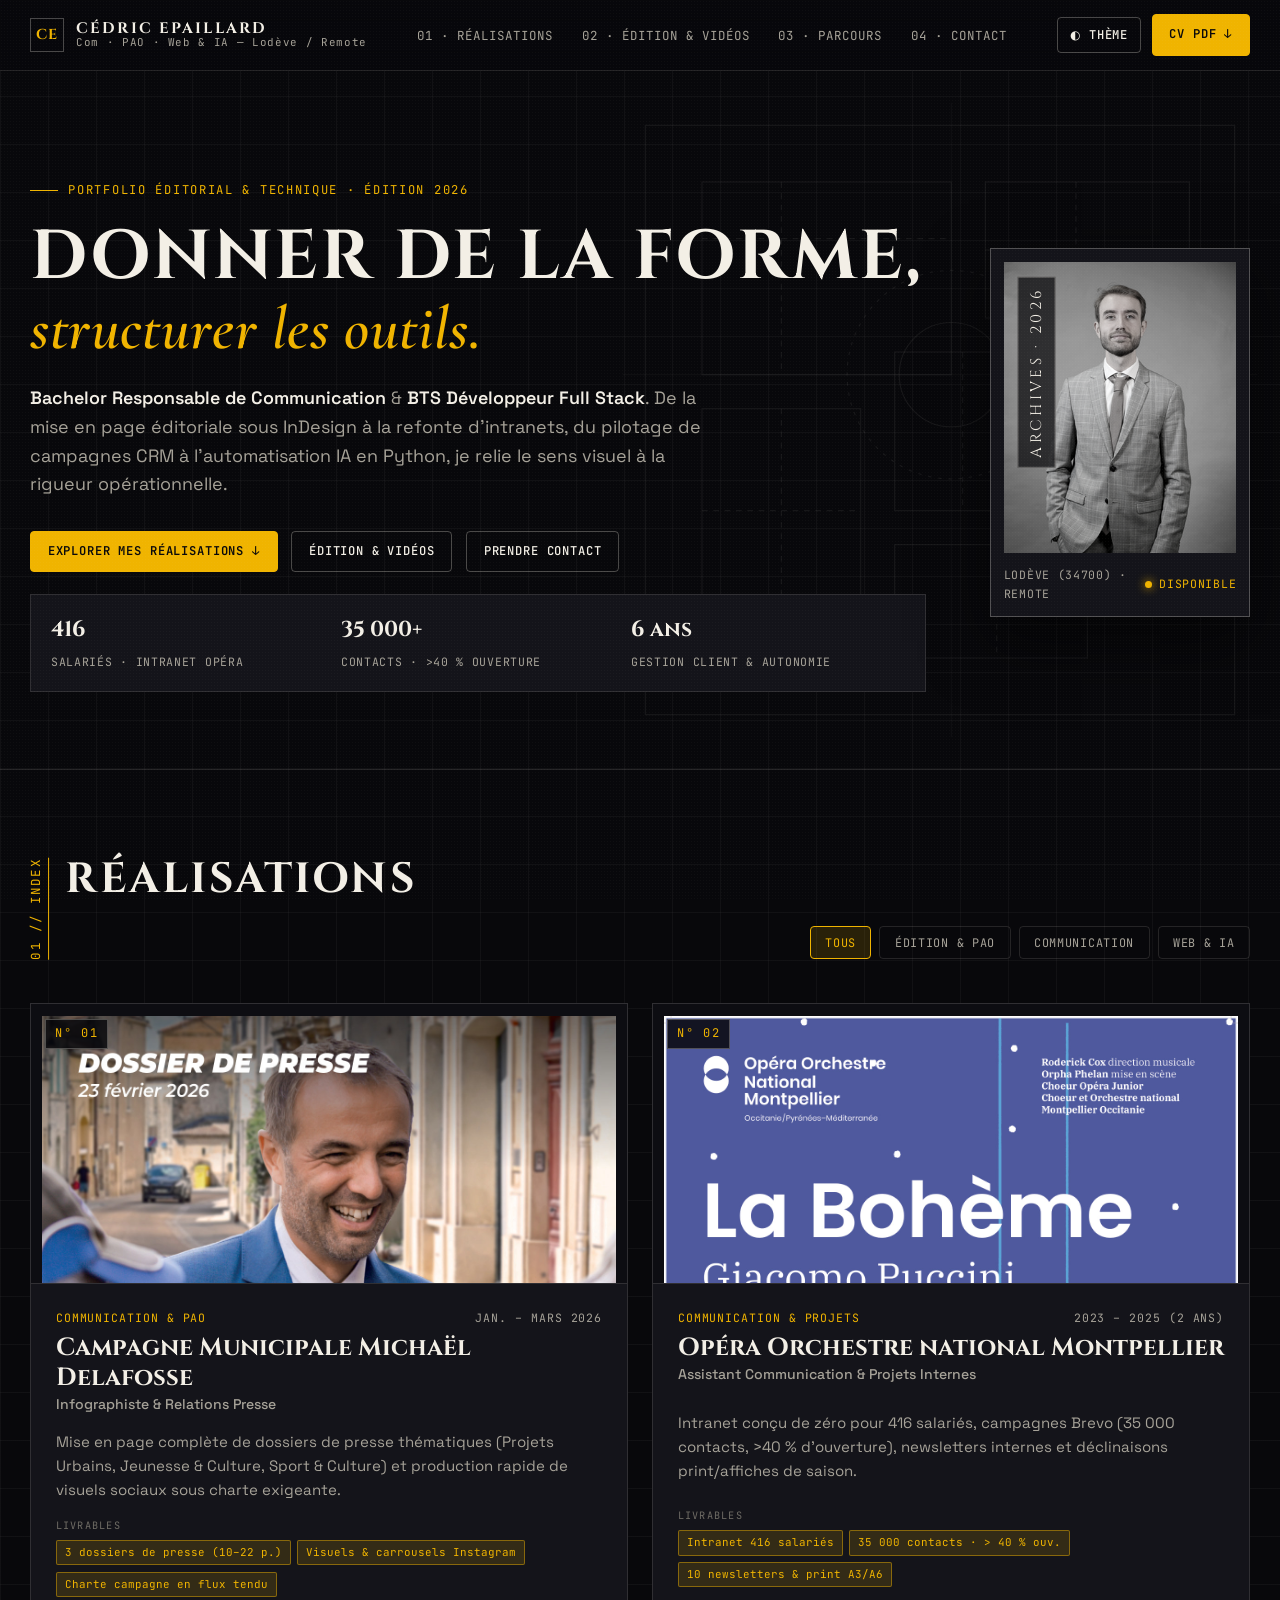
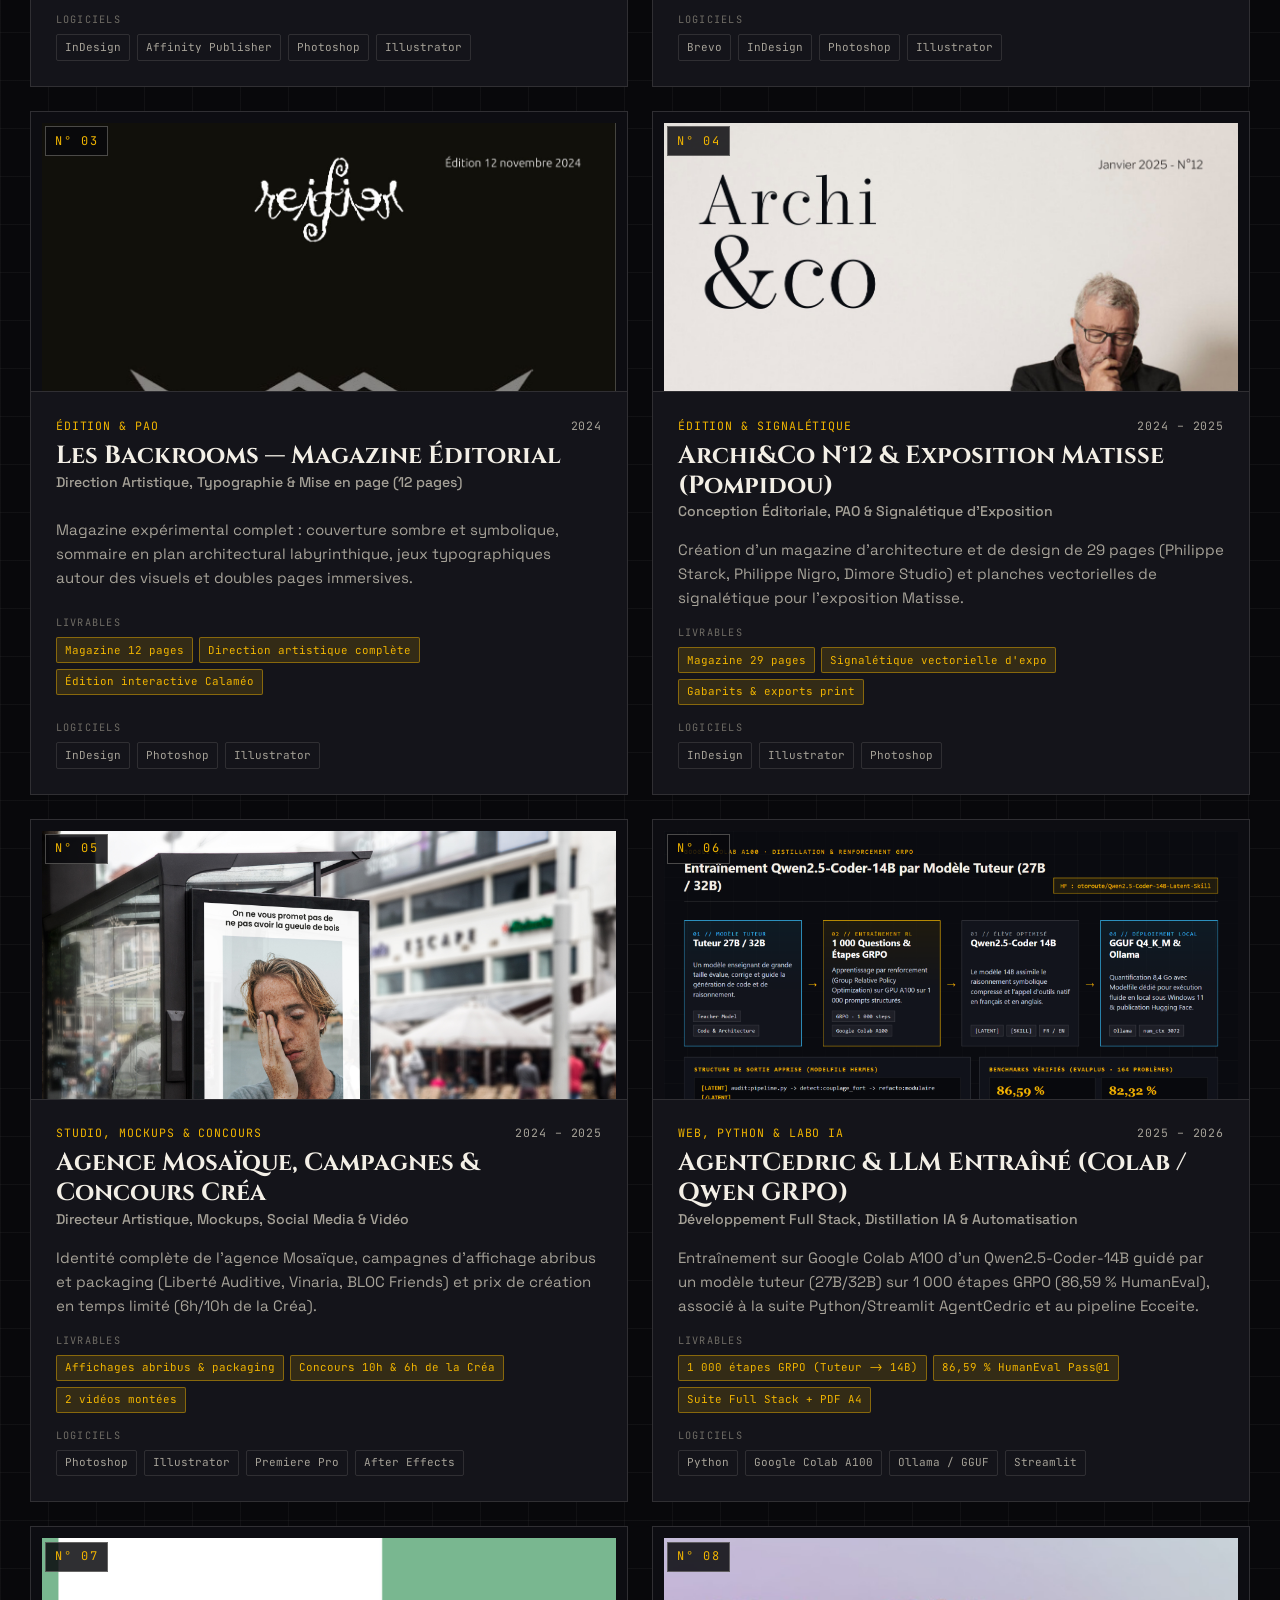
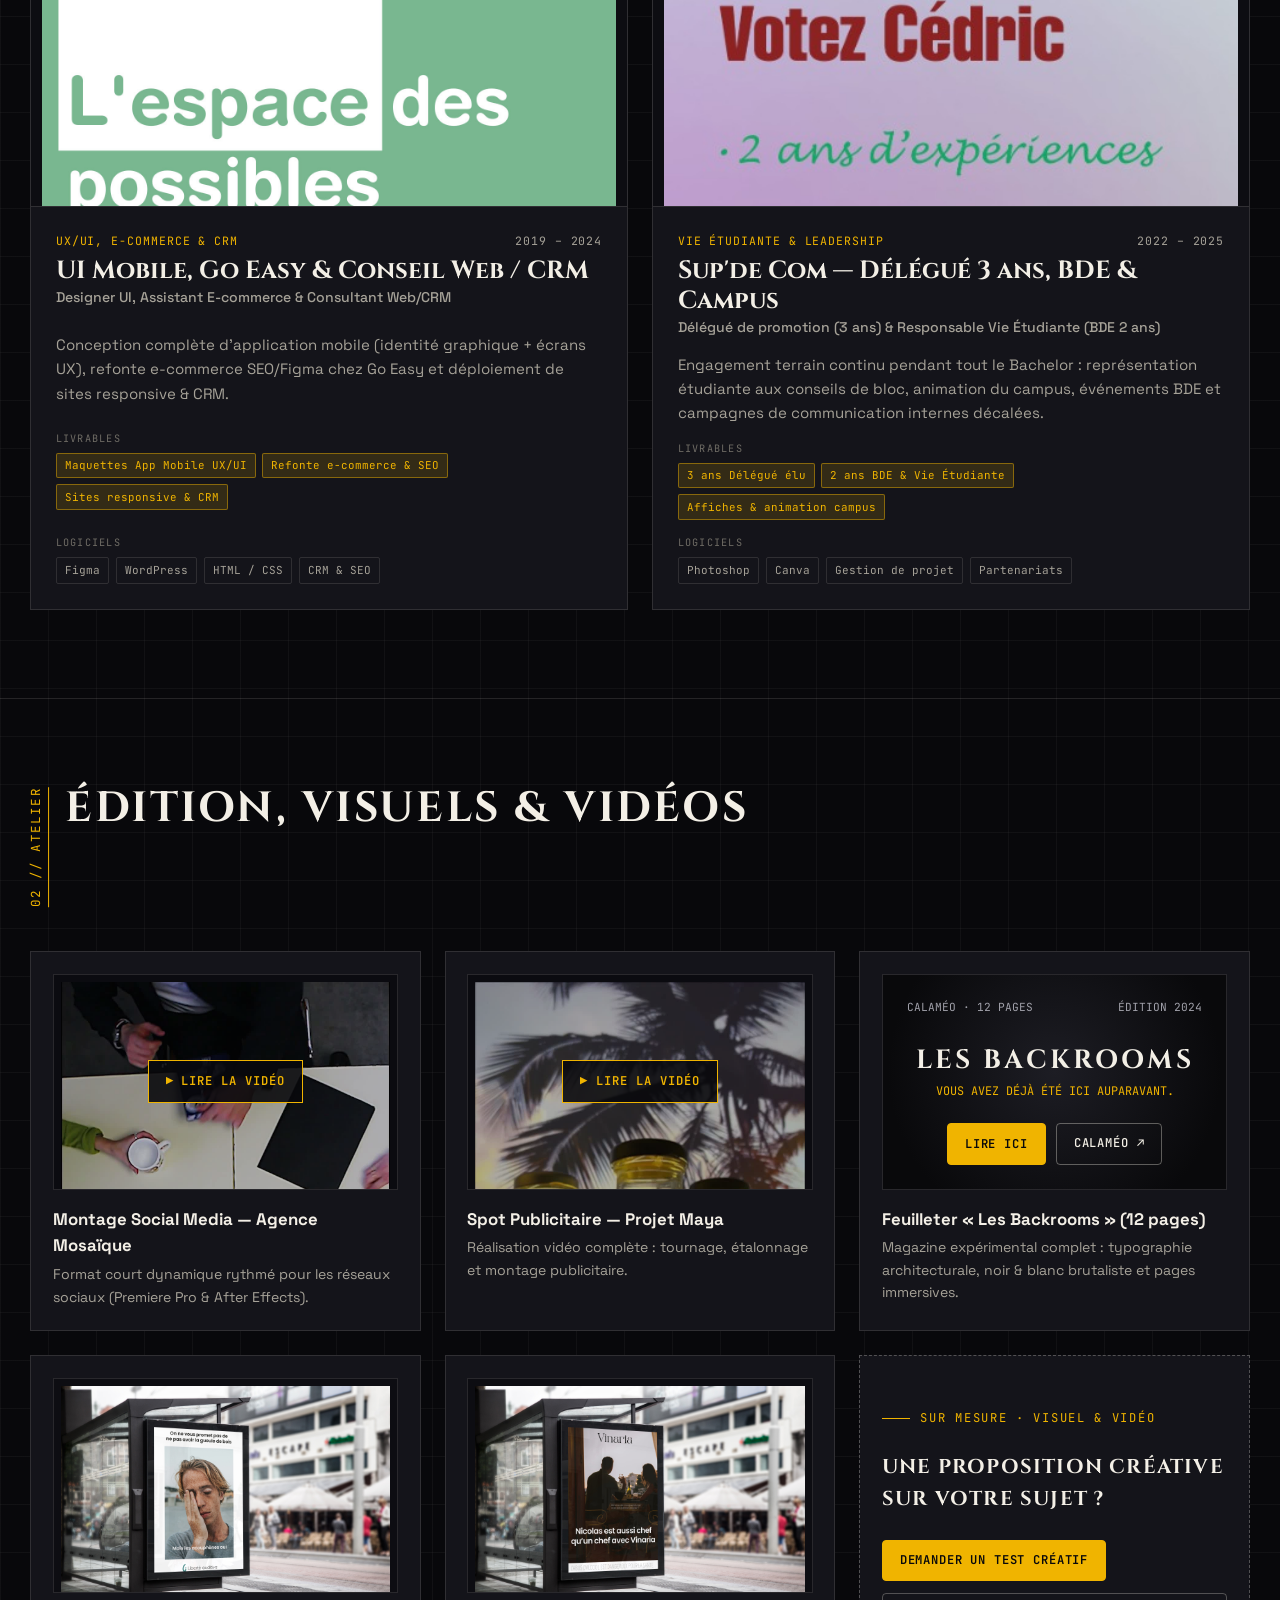
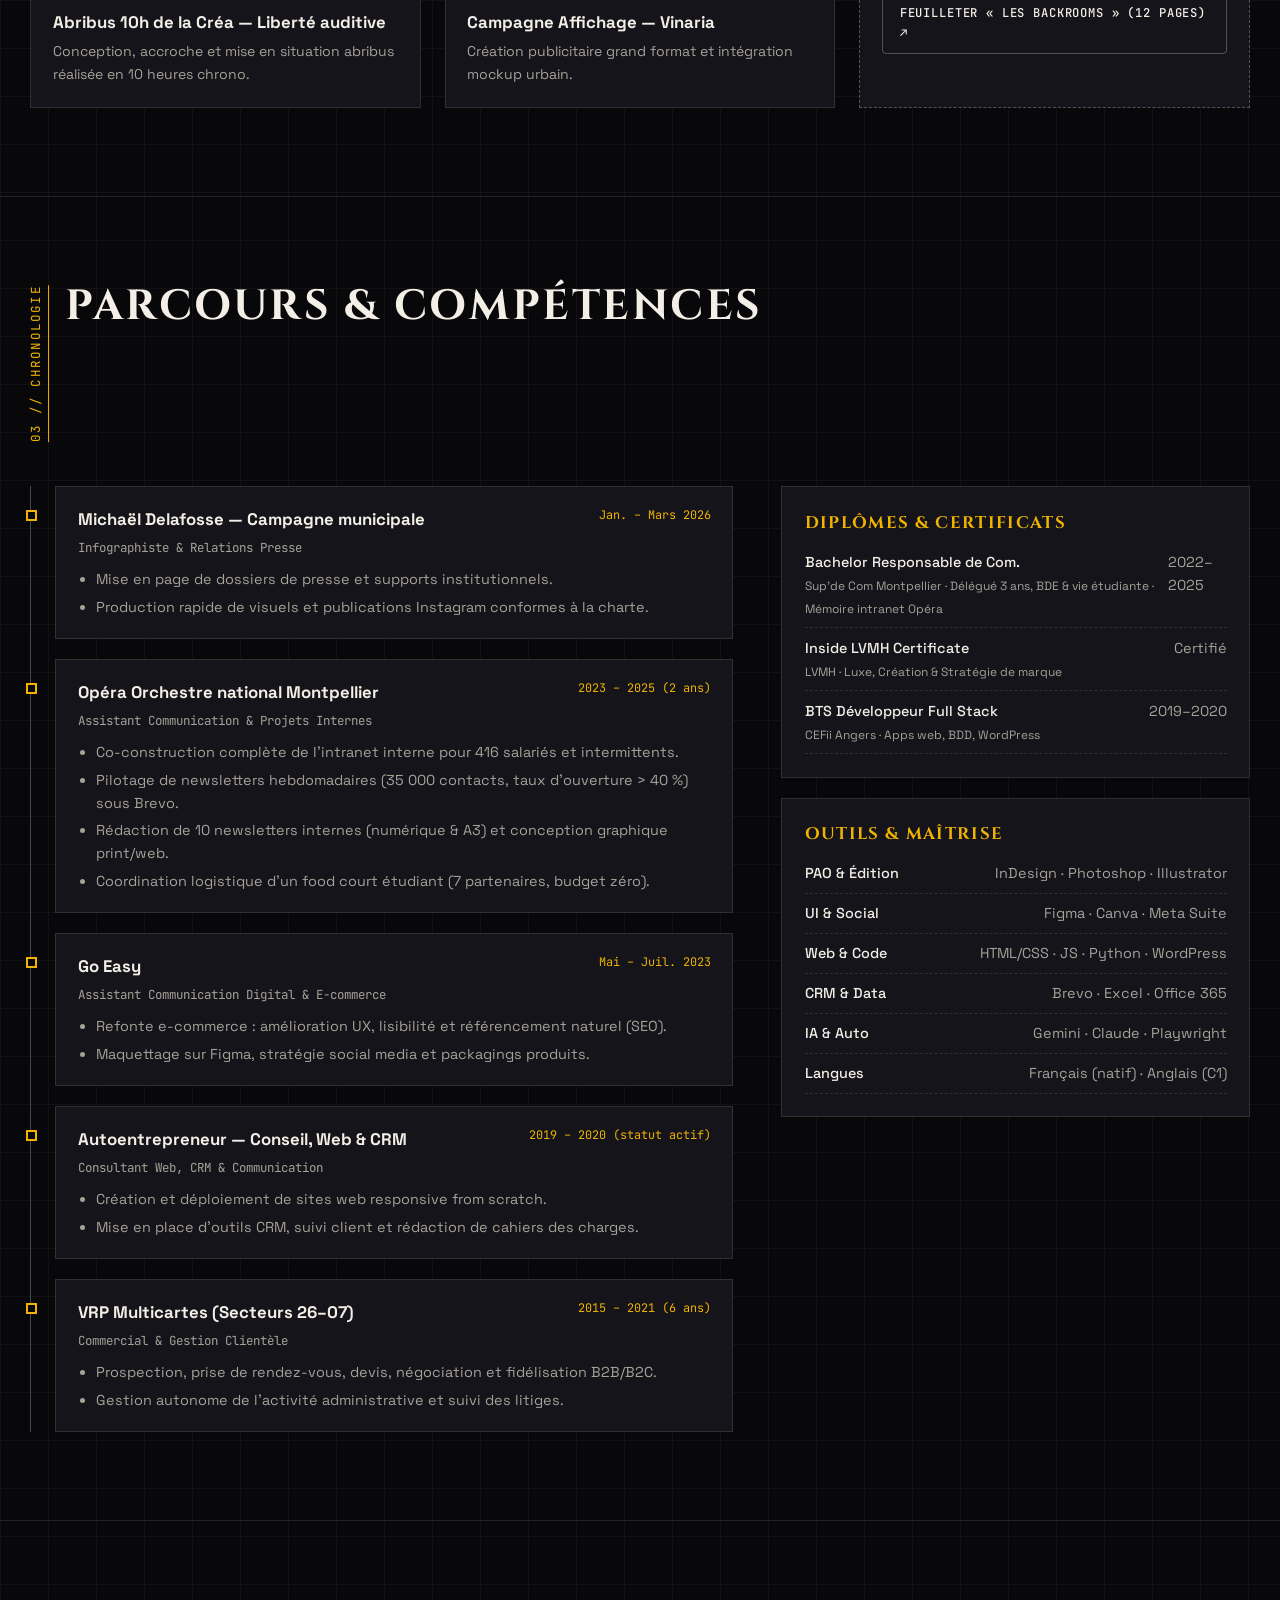
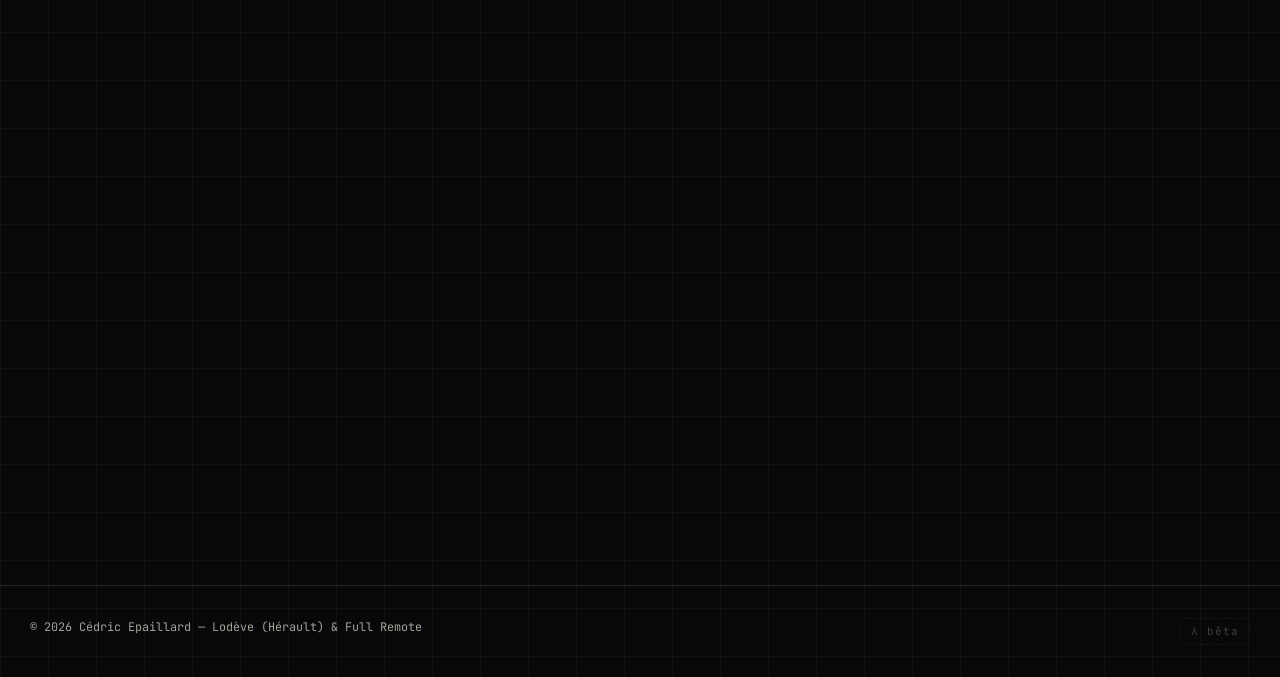
==== commit 7fa79095: "Improve mobile hero split, video modal player, section copy and cache headers" ====
--- a/index.html
+++ b/index.html
@@ -8,7 +8,7 @@
   <link rel="preconnect" href="https://fonts.googleapis.com" />
   <link rel="preconnect" href="https://fonts.gstatic.com" crossorigin />
   <link href="https://fonts.googleapis.com/css2?family=Cinzel:wght@600;700&family=Cormorant+Garamond:ital,wght@0,600;1,600&family=JetBrains+Mono:wght@400;500;600&family=Space+Grotesk:wght@400;500;600;700&display=swap" rel="stylesheet" />
-  <link rel="stylesheet" href="styles.css" />
+  <link rel="stylesheet" href="styles.css?v=20261120b" />
 </head>
 <body>
   <!-- NAVIGATION -->
@@ -23,8 +23,8 @@
       </a>
 
       <ul class="nav-links">
-        <li><a href="#projets">01 · Sommaire</a></li>
-        <li><a href="#atelier">02 · Édition &amp; Vidéo</a></li>
+        <li><a href="#projets">01 · Réalisations</a></li>
+        <li><a href="#atelier">02 · Édition &amp; Vidéos</a></li>
         <li><a href="#parcours">03 · Parcours</a></li>
         <li><a href="#contact">04 · Contact</a></li>
       </ul>
@@ -61,7 +61,7 @@
       </div>
 
       <div class="container hero-grid">
-        <div class="reveal in-view">
+        <div class="hero-copy reveal in-view">
           <div class="eyebrow">Portfolio Éditorial &amp; Technique · Édition 2026</div>
           <h1 class="hero-title">
             Donner de la forme,
@@ -73,24 +73,24 @@
           </p>
 
           <div class="hero-cta">
-            <a href="#projets" class="btn btn-primary">Explorer le Sommaire ↓</a>
-            <a href="#atelier" class="btn">Feuilleter le Magazine &amp; Créas</a>
+            <a href="#projets" class="btn btn-primary">Explorer mes réalisations ↓</a>
+            <a href="#atelier" class="btn">Édition &amp; Vidéos</a>
             <a href="#contact" class="btn">Prendre contact</a>
           </div>
-
-          <div class="hero-meta-strip">
-            <div class="meta-stat">
-              <strong>416</strong>
-              <span>Salariés · Intranet Opéra</span>
-            </div>
-            <div class="meta-stat">
-              <strong>35 000+</strong>
-              <span>Contacts · &gt;40 % ouverture</span>
-            </div>
-            <div class="meta-stat">
-              <strong>6 ans</strong>
-              <span>Gestion client &amp; autonomie</span>
-            </div>
+        </div>
+
+        <div class="hero-meta-strip reveal in-view">
+          <div class="meta-stat">
+            <strong>416</strong>
+            <span>Salariés · Intranet Opéra</span>
+          </div>
+          <div class="meta-stat">
+            <strong>35 000+</strong>
+            <span>Contacts · &gt;40 % ouverture</span>
+          </div>
+          <div class="meta-stat">
+            <strong>6 ans</strong>
+            <span>Gestion client &amp; autonomie</span>
           </div>
         </div>
 
@@ -107,17 +107,14 @@
       </div>
     </section>
 
-    <!-- 01. SOMMAIRE / PROJETS -->
+    <!-- 01. RÉALISATIONS -->
     <section id="projets" class="section">
       <div class="container">
         <div class="section-head reveal">
           <div class="section-title-wrap">
             <span class="section-index">01 // INDEX</span>
             <div>
-              <h2 class="section-title">Sommaire des Réalisations</h2>
-              <p class="section-sub">
-                Sélection de projets réels mêlant direction artistique, communication institutionnelle, design produit et développement Full Stack. Clique sur une carte pour ouvrir le dossier complet.
-              </p>
+              <h2 class="section-title">Réalisations</h2>
             </div>
           </div>
 
@@ -133,17 +130,14 @@
       </div>
     </section>
 
-    <!-- 02. ATELIER ÉDITION & VIDÉO -->
+    <!-- 02. ATELIER ÉDITION & VIDÉOS -->
     <section id="atelier" class="section">
       <div class="container">
         <div class="section-head reveal">
           <div class="section-title-wrap">
             <span class="section-index">02 // ATELIER</span>
             <div>
-              <h2 class="section-title">Édition, Visuels &amp; Vidéo</h2>
-              <p class="section-sub">
-                Espace consacré à mes publications interactives, essais visuels et montages courts.
-              </p>
+              <h2 class="section-title">Édition, Visuels &amp; Vidéos</h2>
             </div>
           </div>
         </div>
@@ -159,10 +153,7 @@
           <div class="section-title-wrap">
             <span class="section-index">03 // CHRONOLOGIE</span>
             <div>
-              <h2 class="section-title">Parcours &amp; Boîte à Outils</h2>
-              <p class="section-sub">
-                Expériences vérifiées en ordre antichronologique, double formation communication + code et outils maîtrisés.
-              </p>
+              <h2 class="section-title">Parcours &amp; Compétences</h2>
             </div>
           </div>
         </div>
@@ -342,7 +333,7 @@
 
   <div id="toast" class="toast" role="status" aria-live="polite"></div>
 
-  <script src="projects-data.js"></script>
-  <script src="app.js"></script>
+  <script src="projects-data.js?v=20261120b"></script>
+  <script src="app.js?v=20261120b"></script>
 </body>
 </html>
--- a/styles.css
+++ b/styles.css
@@ -254,9 +254,16 @@
   position: relative;
   z-index: 2;
   display: grid;
-  grid-template-columns: 1.45fr 0.85fr;
-  gap: clamp(2rem, 5vw, 4.5rem);
-  align-items: center;
+  grid-template-columns: minmax(0, 1fr) 260px;
+  grid-template-areas:
+    "copy portrait"
+    "stats portrait";
+  gap: 1.4rem clamp(2rem, 5vw, 4rem);
+  align-items: center;
+}
+
+.hero-copy {
+  grid-area: copy;
 }
 
 .eyebrow {
@@ -316,15 +323,17 @@
   display: flex;
   flex-wrap: wrap;
   gap: 0.85rem;
-  margin-bottom: 2.5rem;
+  margin-bottom: 0;
 }
 
 .hero-meta-strip {
+  grid-area: stats;
   display: grid;
   grid-template-columns: repeat(3, minmax(0, 1fr));
   gap: 1rem;
-  padding-top: 1.5rem;
-  border-top: 1px solid var(--line);
+  padding: 1.1rem 1.25rem;
+  border: 1px solid var(--line);
+  background: var(--bg-card);
 }
 
 .meta-stat strong {
@@ -342,12 +351,16 @@
   letter-spacing: 0.06em;
 }
 
-/* Portrait éditorial type couverture de revue */
+/* Portrait éditorial compact et net */
 .hero-portrait-card {
+  grid-area: portrait;
   position: relative;
+  width: 260px;
+  max-width: 100%;
+  justify-self: end;
   border: 1px solid var(--line-strong);
   background: var(--bg-card);
-  padding: 1rem;
+  padding: 0.8rem;
   box-shadow: var(--shadow);
 }
 
@@ -715,13 +728,24 @@
   display: flex;
   flex-direction: column;
   gap: 1rem;
+  transition: transform 0.25s ease, border-color 0.25s ease, box-shadow 0.25s ease;
+}
+
+.media-card.is-interactive {
+  cursor: pointer;
+}
+
+.media-card.is-interactive:hover {
+  transform: translateY(-4px);
+  border-color: var(--accent);
+  box-shadow: var(--shadow);
 }
 
 .media-frame {
   position: relative;
   width: 100%;
   aspect-ratio: 16 / 10;
-  background: #0b0b0f;
+  background: var(--stage-bg);
   border: 1px solid var(--line);
   overflow: hidden;
   display: grid;
@@ -729,12 +753,90 @@
 }
 
 .media-frame iframe,
-.media-frame img,
 .media-frame video {
   width: 100%;
   height: 100%;
   border: 0;
-  object-fit: cover;
+}
+
+.media-frame img {
+  width: 100%;
+  height: 100%;
+  object-fit: contain;
+  padding: 0.45rem;
+  background: var(--stage-bg);
+  transition: transform 0.4s ease;
+}
+
+.media-card.is-interactive:hover .media-frame img {
+  transform: scale(1.03);
+}
+
+.video-play-overlay {
+  position: absolute;
+  inset: 0;
+  display: grid;
+  place-items: center;
+  background: rgba(8, 8, 12, 0.28);
+  transition: background 0.25s ease;
+}
+
+.media-card.is-interactive:hover .video-play-overlay {
+  background: rgba(8, 8, 12, 0.14);
+}
+
+.video-play-badge {
+  display: inline-flex;
+  align-items: center;
+  gap: 0.55rem;
+  padding: 0.65rem 1.05rem;
+  background: rgba(8, 8, 12, 0.88);
+  color: var(--accent);
+  border: 1px solid var(--accent);
+  font-family: var(--font-mono);
+  font-size: 0.76rem;
+  font-weight: 600;
+  letter-spacing: 0.08em;
+  text-transform: uppercase;
+  transition: transform 0.25s ease, background 0.25s ease, color 0.25s ease;
+}
+
+.media-card.is-interactive:hover .video-play-badge {
+  transform: scale(1.06);
+  background: var(--accent);
+  color: #09090b;
+}
+
+.modal-video-stage {
+  width: 100%;
+  background: #000;
+  border: 1px solid var(--line-strong);
+  display: grid;
+  place-items: center;
+  padding: 0.5rem;
+}
+
+.modal-video-stage video {
+  max-width: 100%;
+  max-height: 70vh;
+  width: auto;
+  height: auto;
+  display: block;
+}
+
+@keyframes modalFadeIn {
+  from {
+    opacity: 0;
+    transform: translateY(10px) scale(0.985);
+  }
+  to {
+    opacity: 1;
+    transform: translateY(0) scale(1);
+  }
+}
+
+dialog.project-modal[open] {
+  animation: modalFadeIn 0.22s ease-out;
 }
 
 .calameo-poster {
@@ -1154,7 +1256,21 @@
    RESPONSIVE
    ============================================================================ */
 @media (max-width: 960px) {
-  .hero-grid,
+  .hero-grid {
+    grid-template-columns: minmax(0, 1fr) 150px;
+    grid-template-areas:
+      "copy copy"
+      "stats portrait";
+    gap: 1.4rem 1.1rem;
+    align-items: center;
+  }
+
+  .hero-meta-strip {
+    grid-template-columns: 1fr;
+    gap: 0.75rem;
+    padding: 0.95rem 1.05rem;
+  }
+
   .project-card.featured,
   .timeline-layout,
   .contact-panel {
@@ -1162,10 +1278,22 @@
   }
 
   .hero-portrait-card {
-    max-width: 240px;
-    width: 100%;
-    margin: 0 auto;
-    padding: 0.75rem;
+    width: 150px;
+    max-width: 100%;
+    justify-self: end;
+    margin: 0;
+    padding: 0.5rem;
+  }
+
+  .portrait-overlay-label {
+    display: none;
+  }
+
+  .portrait-caption {
+    font-size: 0.6rem;
+    padding-top: 0.45rem;
+    gap: 0.25rem;
+    flex-wrap: wrap;
   }
 
   .project-card {
@@ -1184,18 +1312,28 @@
 }
 
 @media (max-width: 560px) {
+  .hero-grid {
+    grid-template-columns: minmax(0, 1fr) 118px;
+    gap: 1.15rem 0.8rem;
+  }
+
   .hero-portrait-card {
-    max-width: 195px;
-    padding: 0.65rem;
-  }
-
-  .portrait-overlay-label {
-    font-size: 0.75rem;
-    padding: 0.4rem 0.25rem;
+    width: 118px;
+    padding: 0.4rem;
   }
 
   .hero-meta-strip {
     grid-template-columns: 1fr;
+    gap: 0.6rem;
+    padding: 0.8rem 0.85rem;
+  }
+
+  .meta-stat strong {
+    font-size: 1.12rem;
+  }
+
+  .meta-stat span {
+    font-size: 0.64rem;
   }
 
   .brand-text span {
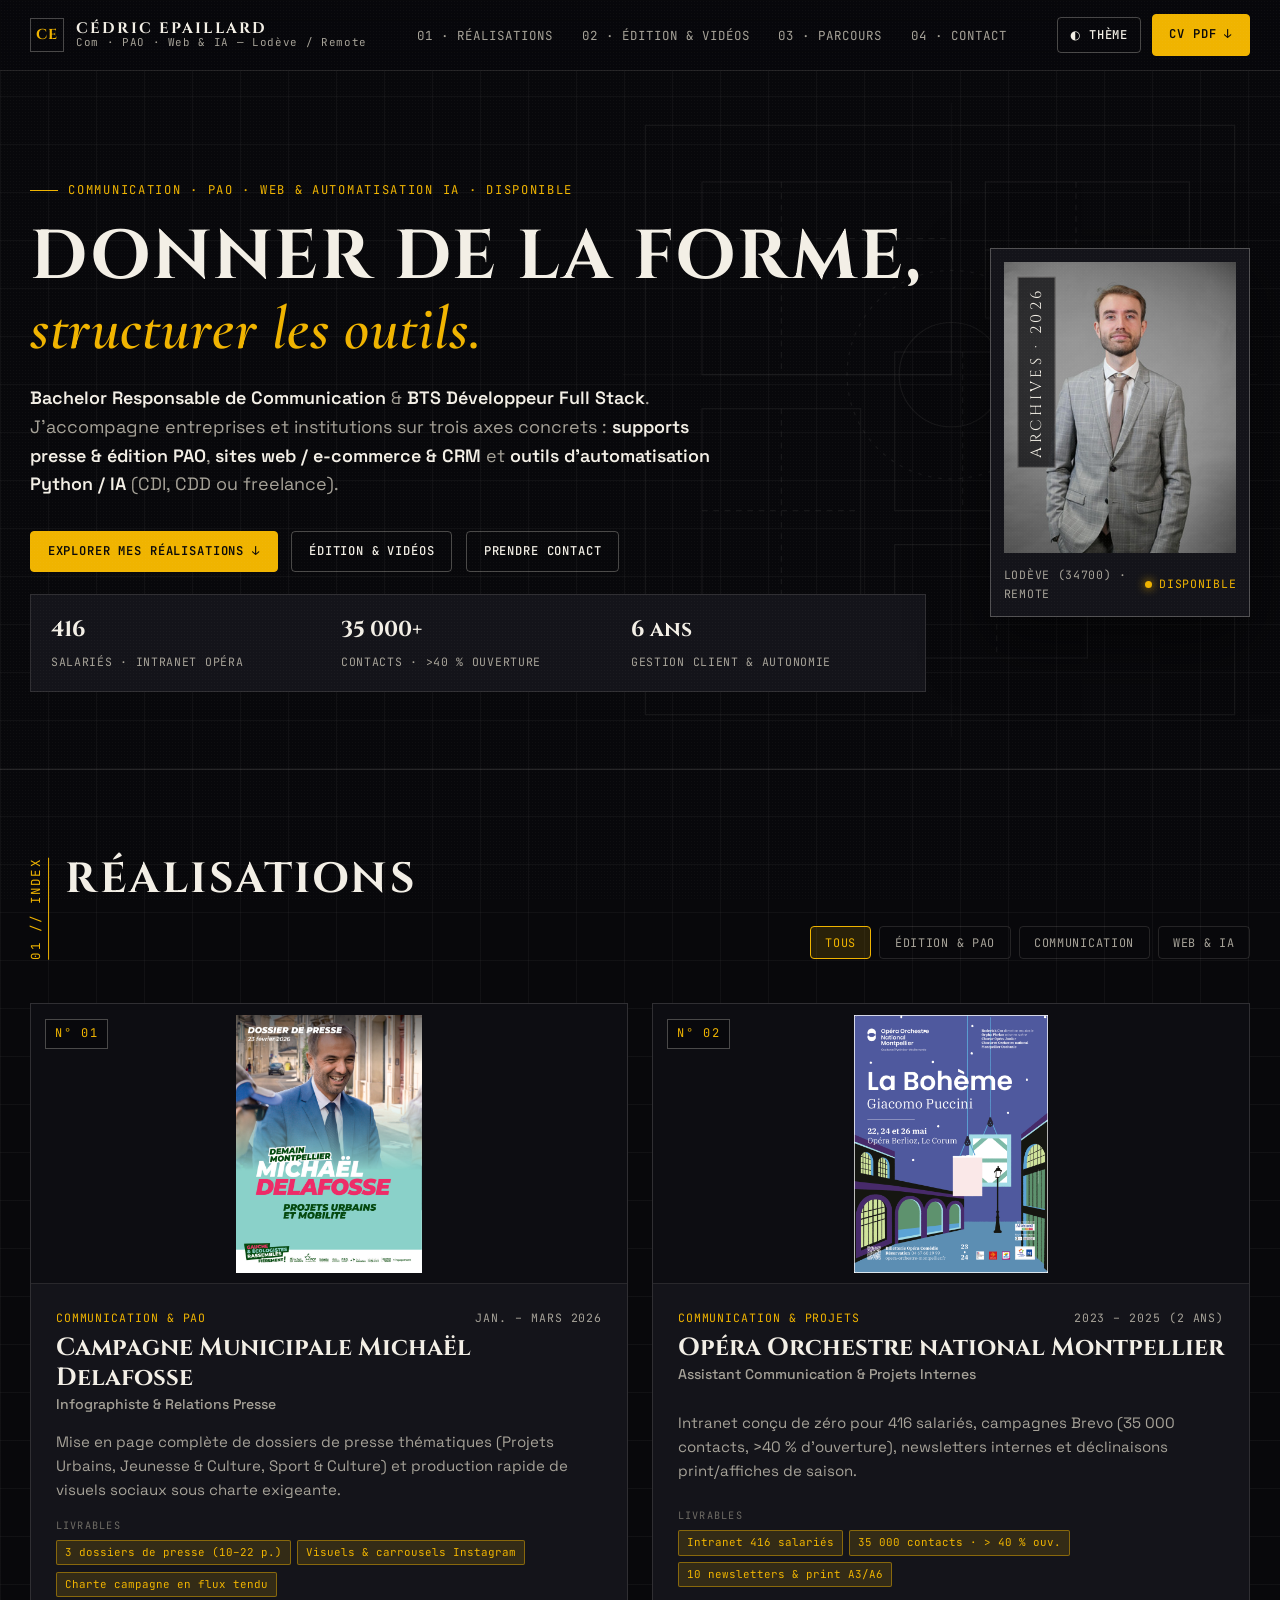
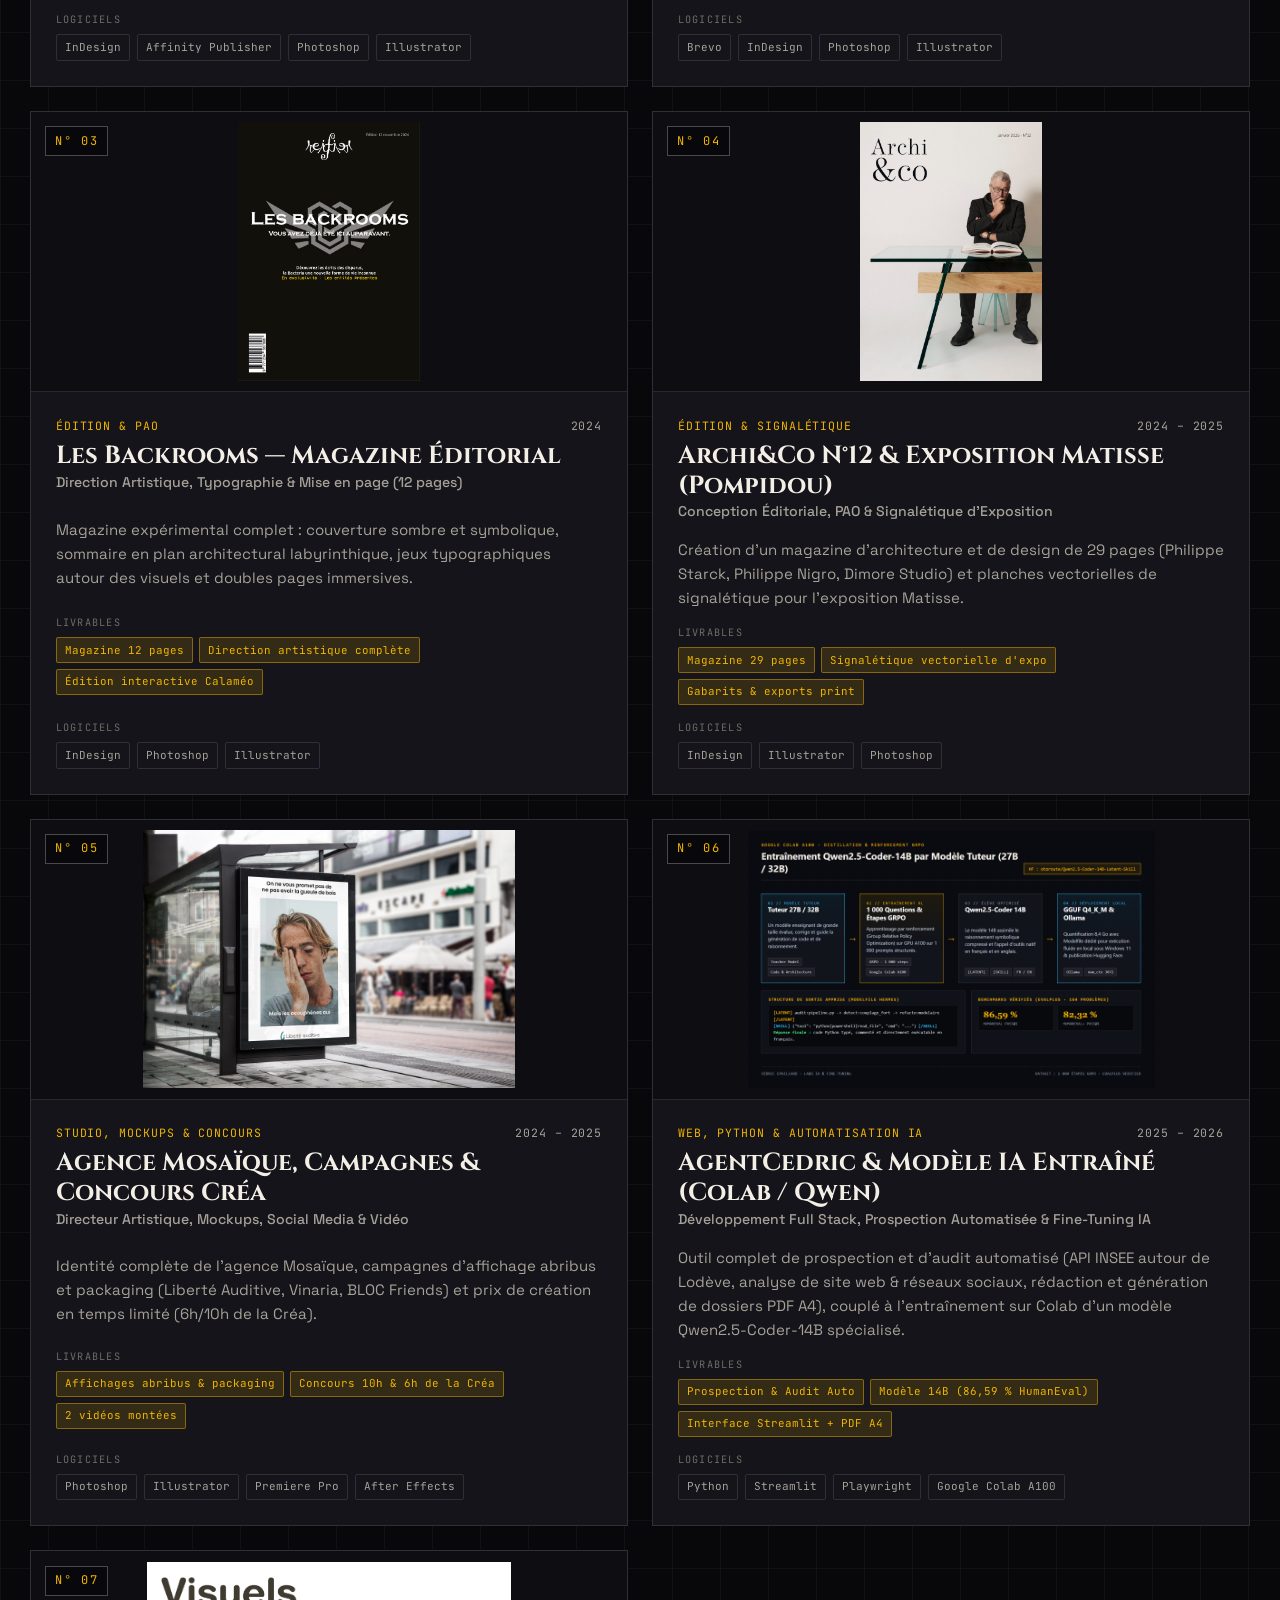
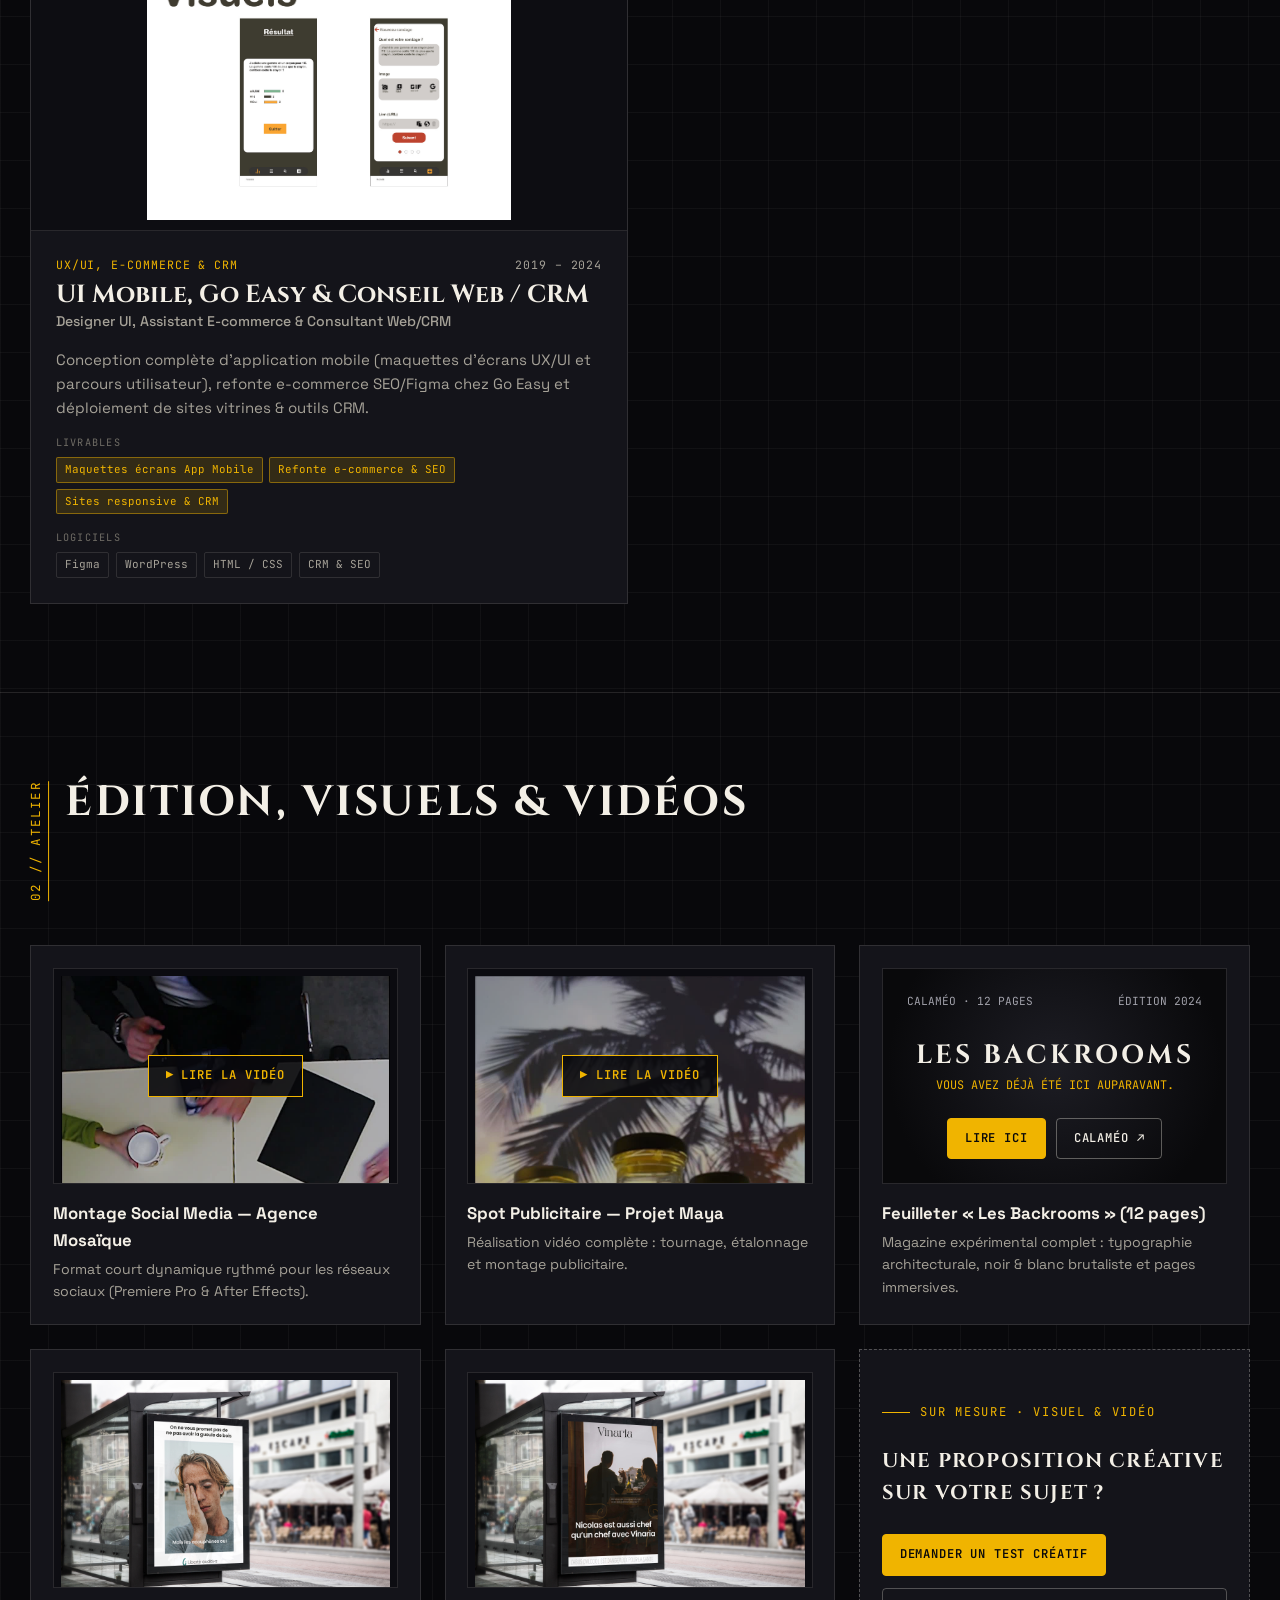
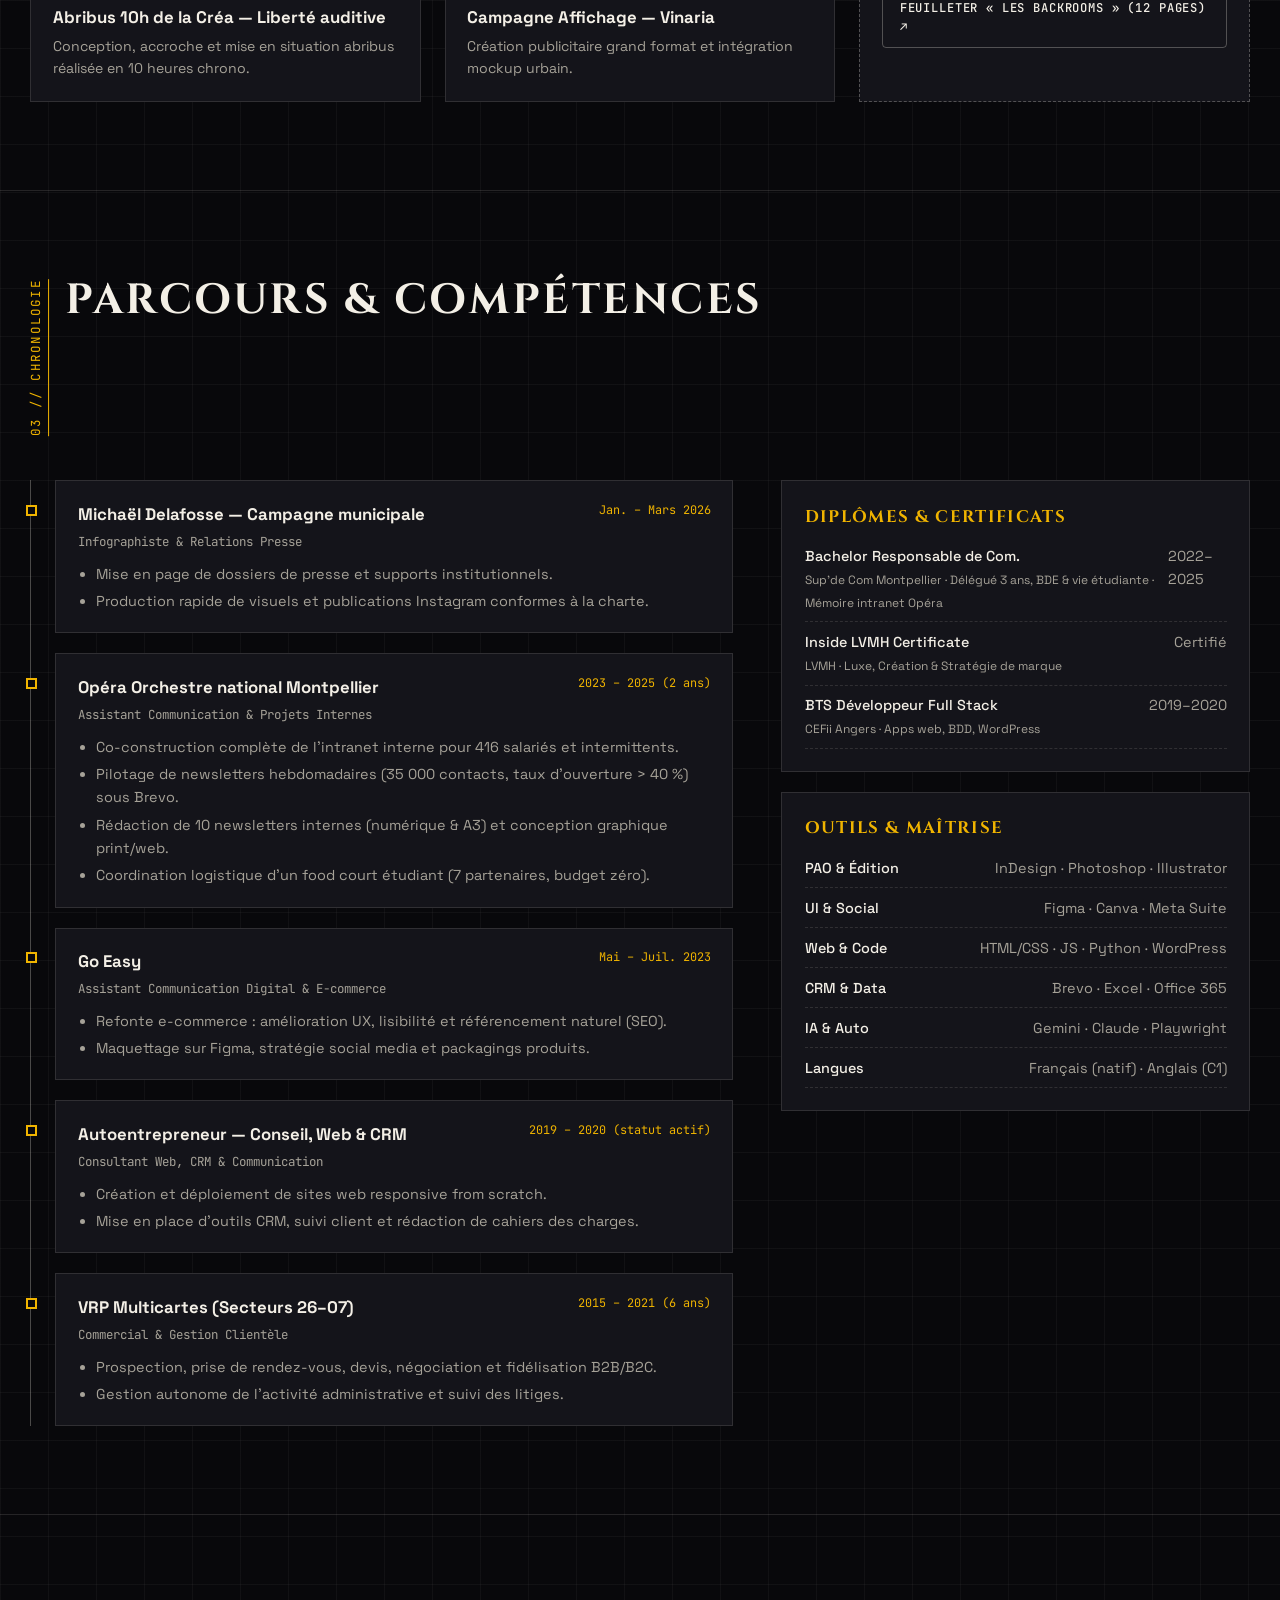
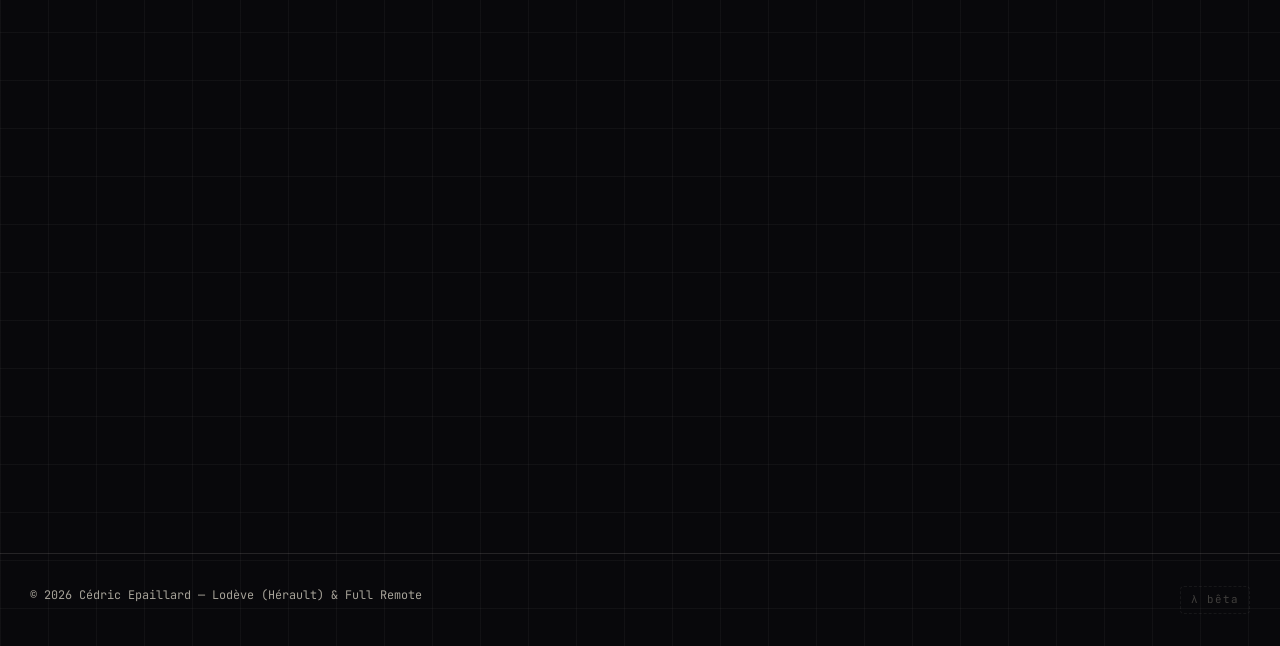
==== commit f01bea89: "Keep portrait in color, fix grid cover cropping, eager modal thumbs, clear Hero positioning, HF/GitH" ====
--- a/index.html
+++ b/index.html
@@ -8,7 +8,7 @@
   <link rel="preconnect" href="https://fonts.googleapis.com" />
   <link rel="preconnect" href="https://fonts.gstatic.com" crossorigin />
   <link href="https://fonts.googleapis.com/css2?family=Cinzel:wght@600;700&family=Cormorant+Garamond:ital,wght@0,600;1,600&family=JetBrains+Mono:wght@400;500;600&family=Space+Grotesk:wght@400;500;600;700&display=swap" rel="stylesheet" />
-  <link rel="stylesheet" href="styles.css?v=20261120b" />
+  <link rel="stylesheet" href="styles.css?v=20261120c" />
 </head>
 <body>
   <!-- NAVIGATION -->
@@ -62,14 +62,14 @@
 
       <div class="container hero-grid">
         <div class="hero-copy reveal in-view">
-          <div class="eyebrow">Portfolio Éditorial &amp; Technique · Édition 2026</div>
+          <div class="eyebrow">Communication · PAO · Web &amp; Automatisation IA · Disponible</div>
           <h1 class="hero-title">
             Donner de la forme,
             <span class="line-accent">structurer les outils.</span>
           </h1>
           <p class="hero-lead">
             <strong>Bachelor Responsable de Communication</strong> &amp; <strong>BTS Développeur Full Stack</strong>.
-            De la mise en page éditoriale sous InDesign à la refonte d'intranets, du pilotage de campagnes CRM à l'automatisation IA en Python, je relie le sens visuel à la rigueur opérationnelle.
+            J’accompagne entreprises et institutions sur trois axes concrets : <strong>supports presse &amp; édition PAO</strong>, <strong>sites web / e-commerce &amp; CRM</strong> et <strong>outils d’automatisation Python / IA</strong> (CDI, CDD ou freelance).
           </p>
 
           <div class="hero-cta">
@@ -275,7 +275,7 @@
             <div class="eyebrow">04 // Collaborer</div>
             <h2>Besoin d'un profil hybride créatif et structuré ?</h2>
             <p>
-              Basé à Lodève (34700, véhiculé), disponible immédiatement pour un poste en communication, gestion/administration, web ou un accompagnement sur mesure (CDI, CDD, mission freelance via statut auto-entrepreneur actif). Je peux aussi réaliser rapidement une proposition visuelle ou vidéo sur votre sujet.
+              Basé à Lodève (34700, véhiculé), disponible immédiatement en CDI, CDD ou mission freelance (statut auto-entrepreneur actif) : communication, PAO, création web ou automatisation IA. Je peux aussi réaliser rapidement une maquette visuelle ou vidéo sur votre sujet.
             </p>
             <div class="hero-cta" style="margin-bottom: 0;">
               <a href="mailto:cedric.epaillard11@gmail.com" class="btn btn-primary">Envoyer un email ↗</a>
@@ -333,7 +333,7 @@
 
   <div id="toast" class="toast" role="status" aria-live="polite"></div>
 
-  <script src="projects-data.js?v=20261120b"></script>
-  <script src="app.js?v=20261120b"></script>
+  <script src="projects-data.js?v=20261120c"></script>
+  <script src="app.js?v=20261120c"></script>
 </body>
 </html>
--- a/styles.css
+++ b/styles.css
@@ -376,13 +376,11 @@
   height: 100%;
   object-fit: cover;
   object-position: center top;
-  filter: grayscale(85%) contrast(1.08);
-  transition: filter 0.45s ease, transform 0.6s ease;
+  transition: transform 0.45s ease;
 }
 
 .hero-portrait-card:hover .portrait-frame img {
-  filter: grayscale(0%) contrast(1.02);
-  transform: scale(1.03);
+  transform: scale(1.02);
 }
 
 .portrait-overlay-label {
@@ -544,8 +542,10 @@
   background: var(--stage-bg);
   border-bottom: 1px solid var(--line);
   overflow: hidden;
-  display: grid;
-  place-items: center;
+  display: flex;
+  align-items: center;
+  justify-content: center;
+  padding: 0.65rem;
 }
 
 .project-card.featured .project-visual {
@@ -556,19 +556,23 @@
 }
 
 .project-visual img.cover-img {
-  width: 100%;
-  height: 100%;
+  max-width: 100%;
+  max-height: 100%;
+  width: auto;
+  height: auto;
   object-fit: contain;
   object-position: center;
-  padding: 0.7rem;
-  background: var(--stage-bg);
-  transition: transform 0.45s ease;
+  background: transparent;
+  transition: transform 0.4s ease;
 }
 
 .project-visual img.cover-img.contain-fit {
+  max-width: 100%;
+  max-height: 100%;
+  width: auto;
+  height: auto;
   object-fit: contain;
-  padding: 0.7rem;
-  background: var(--stage-bg);
+  background: transparent;
 }
 
 .project-card:hover .project-visual img.cover-img {
@@ -1312,9 +1316,41 @@
 }
 
 @media (max-width: 560px) {
+  .hero {
+    padding: 1.75rem 0 1.9rem;
+  }
+
+  .eyebrow {
+    font-size: 0.68rem;
+    margin-bottom: 0.85rem;
+  }
+
+  .hero-title {
+    font-size: 1.95rem;
+    margin-bottom: 0.9rem;
+  }
+
+  .hero-title .line-accent {
+    font-size: 1.75rem;
+  }
+
+  .hero-lead {
+    font-size: 0.93rem;
+    margin-bottom: 1.15rem;
+  }
+
+  .hero-cta {
+    gap: 0.5rem;
+  }
+
+  .hero-cta .btn {
+    padding: 0.58rem 0.85rem;
+    font-size: 0.72rem;
+  }
+
   .hero-grid {
     grid-template-columns: minmax(0, 1fr) 118px;
-    gap: 1.15rem 0.8rem;
+    gap: 1.05rem 0.8rem;
   }
 
   .hero-portrait-card {
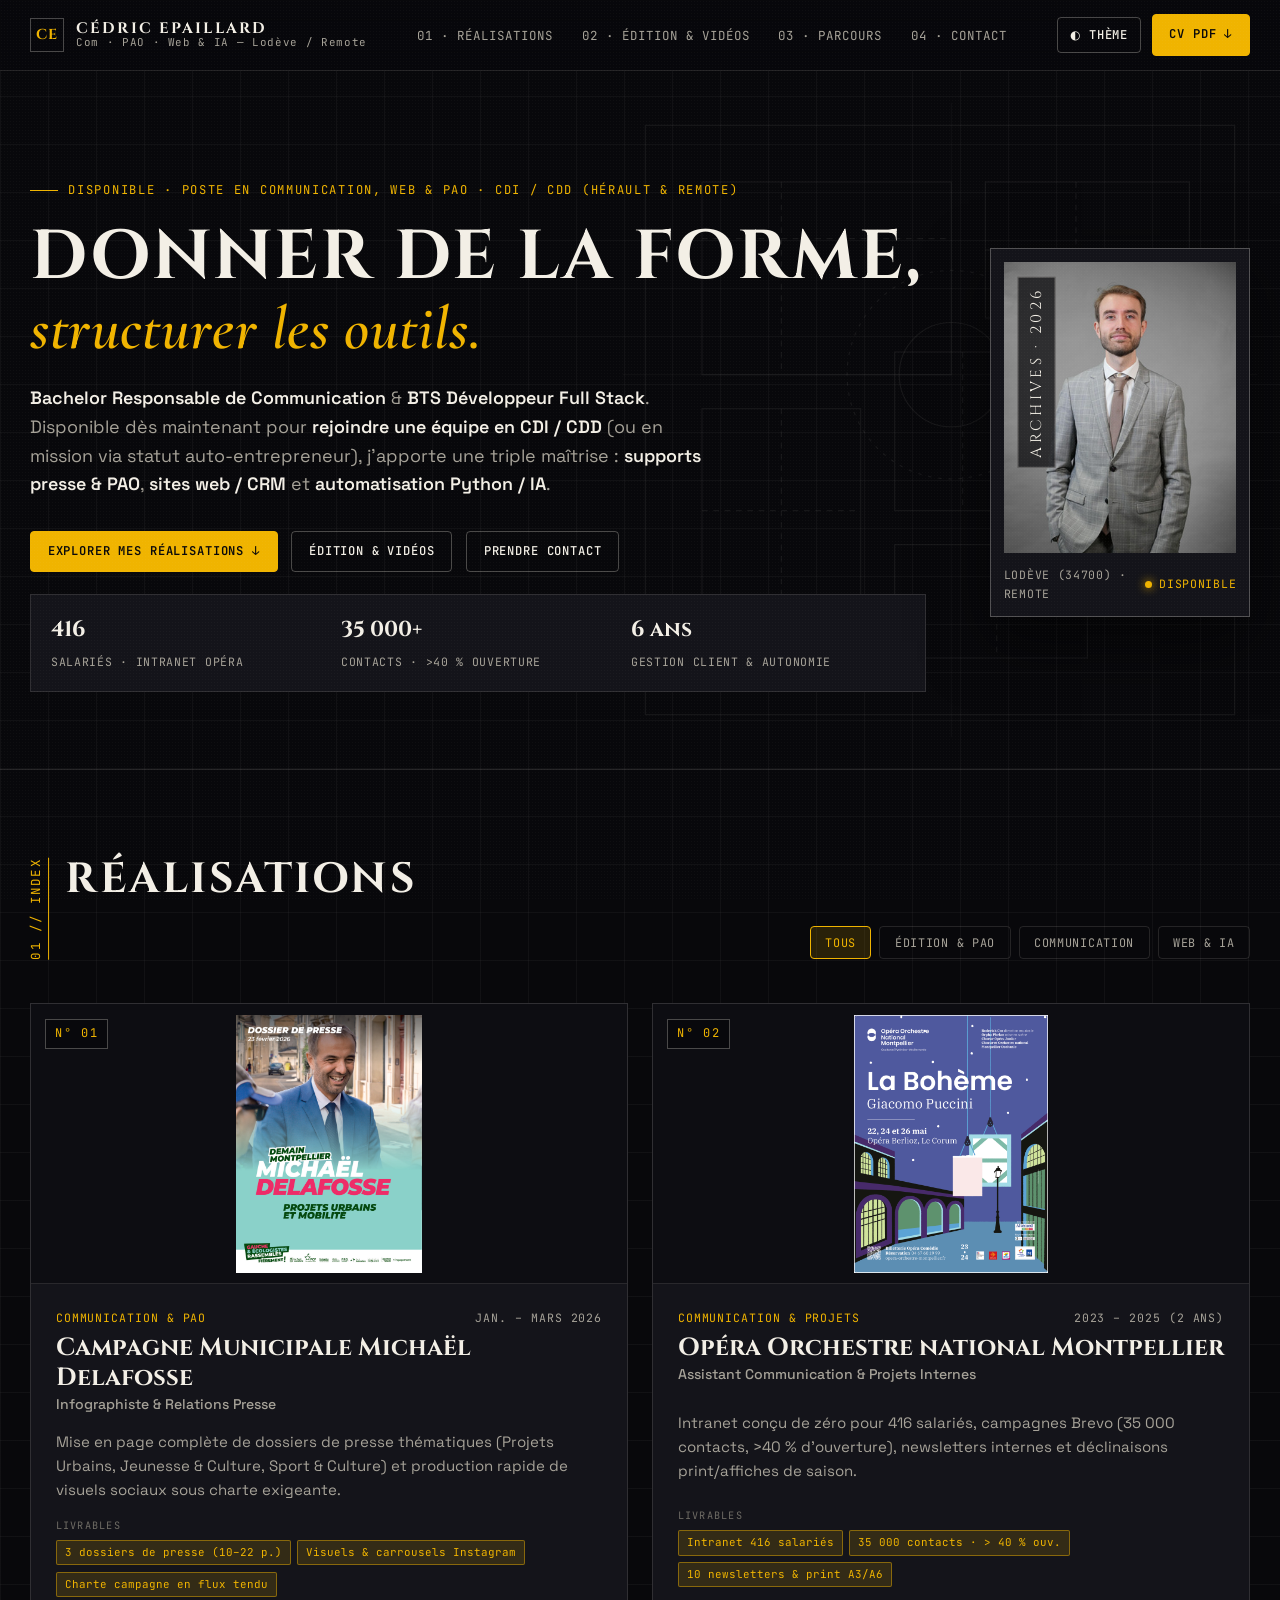
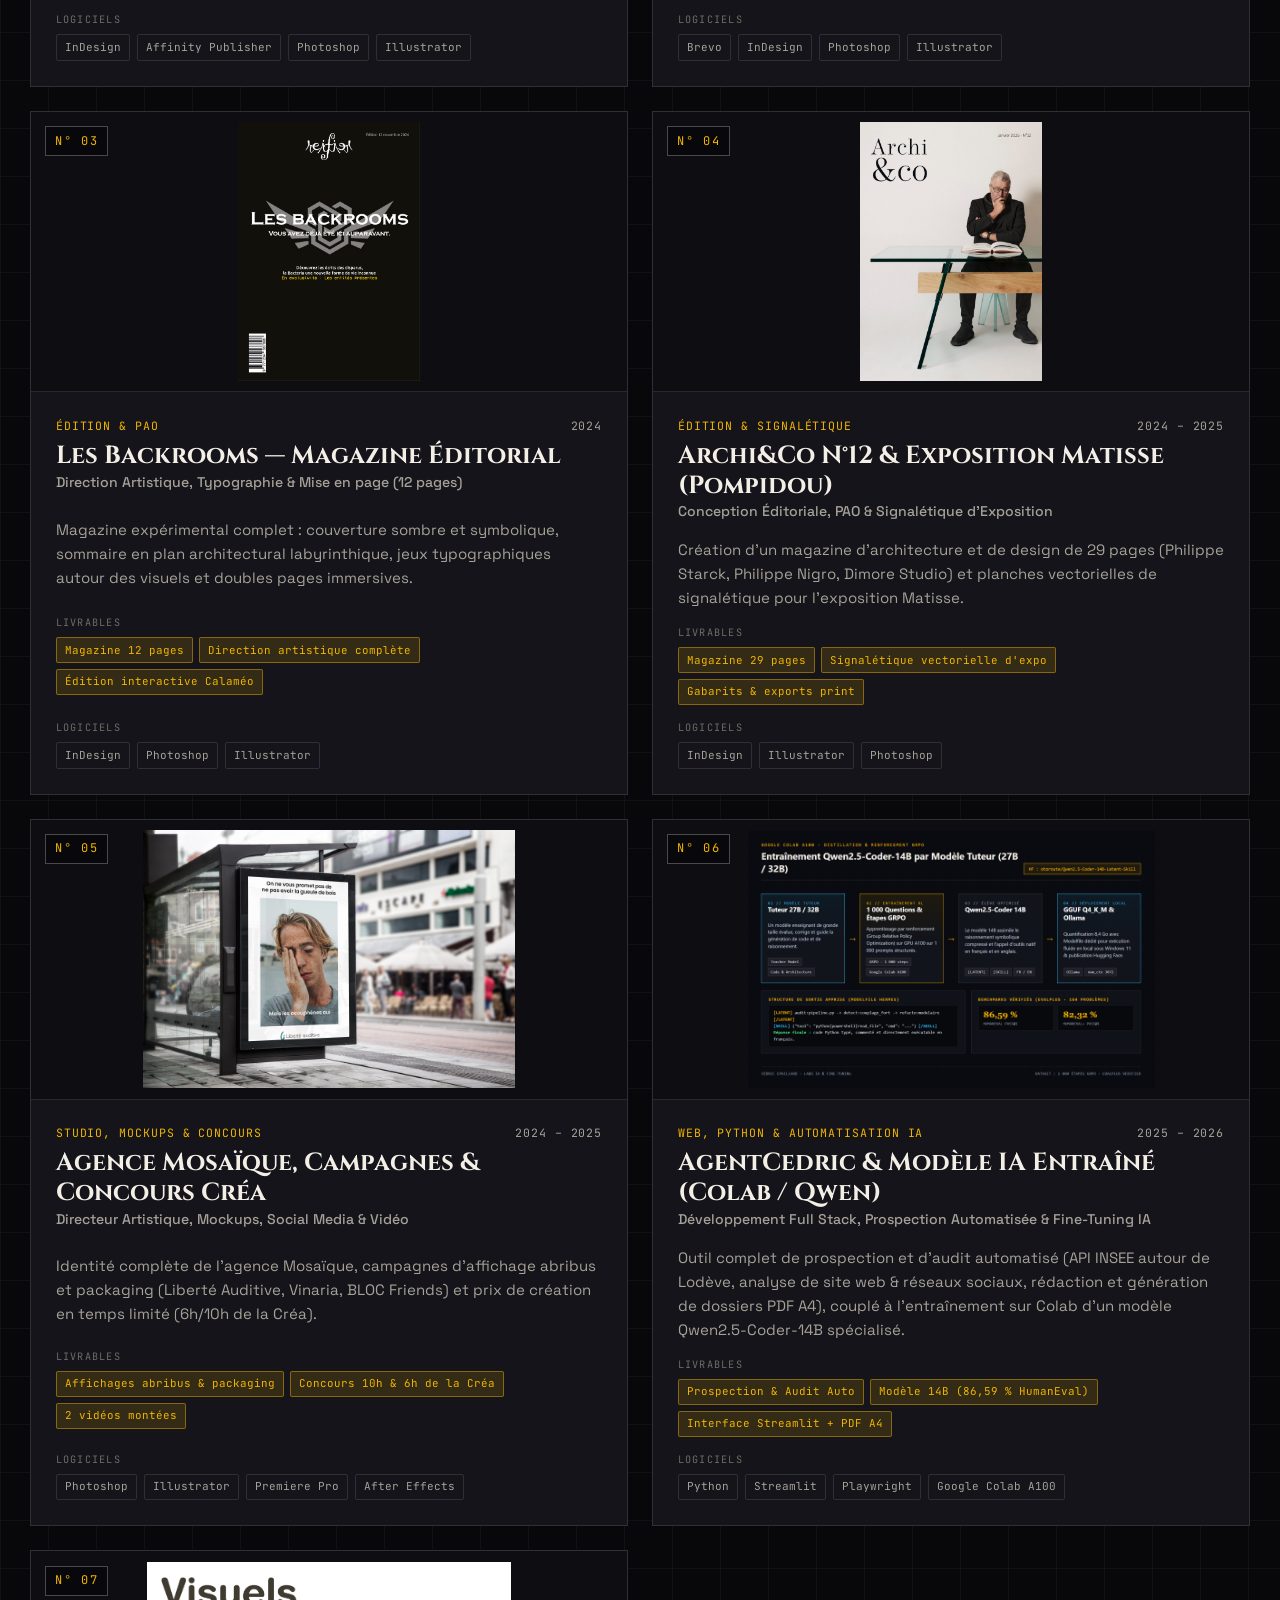
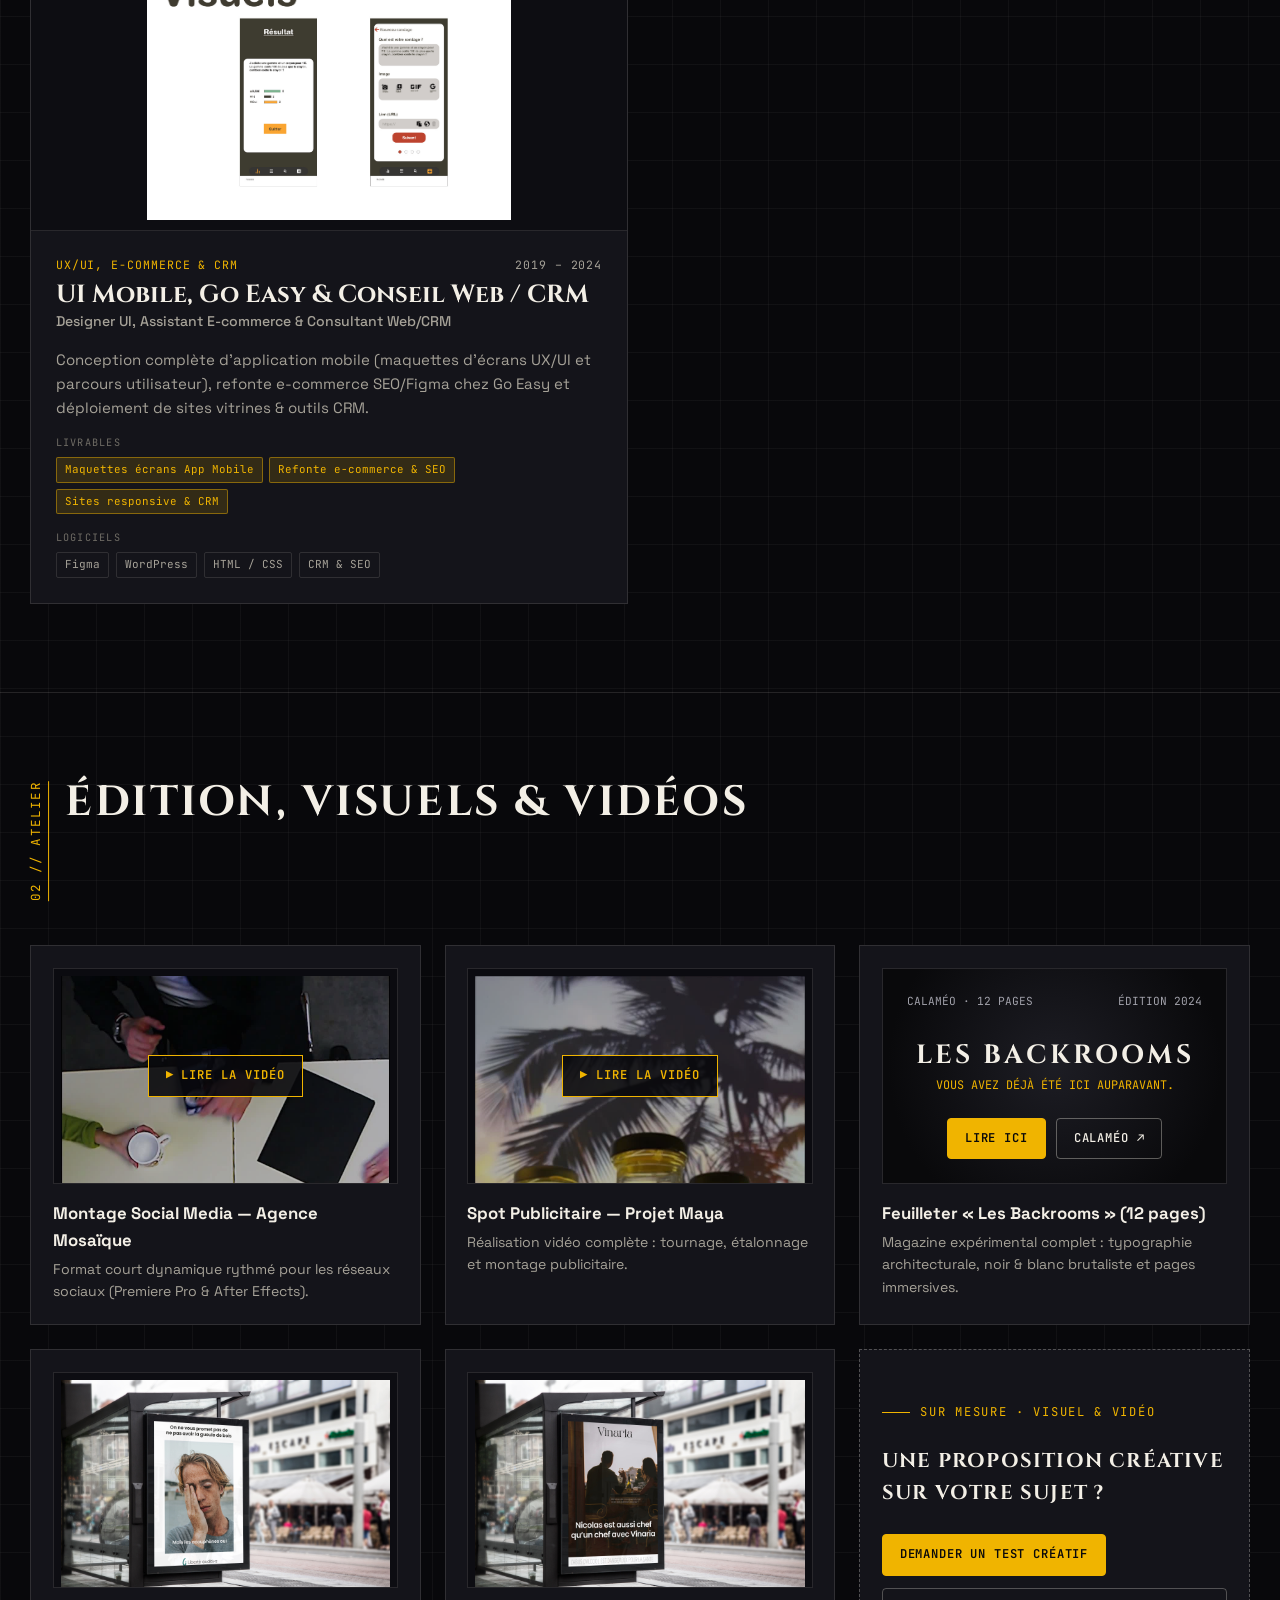
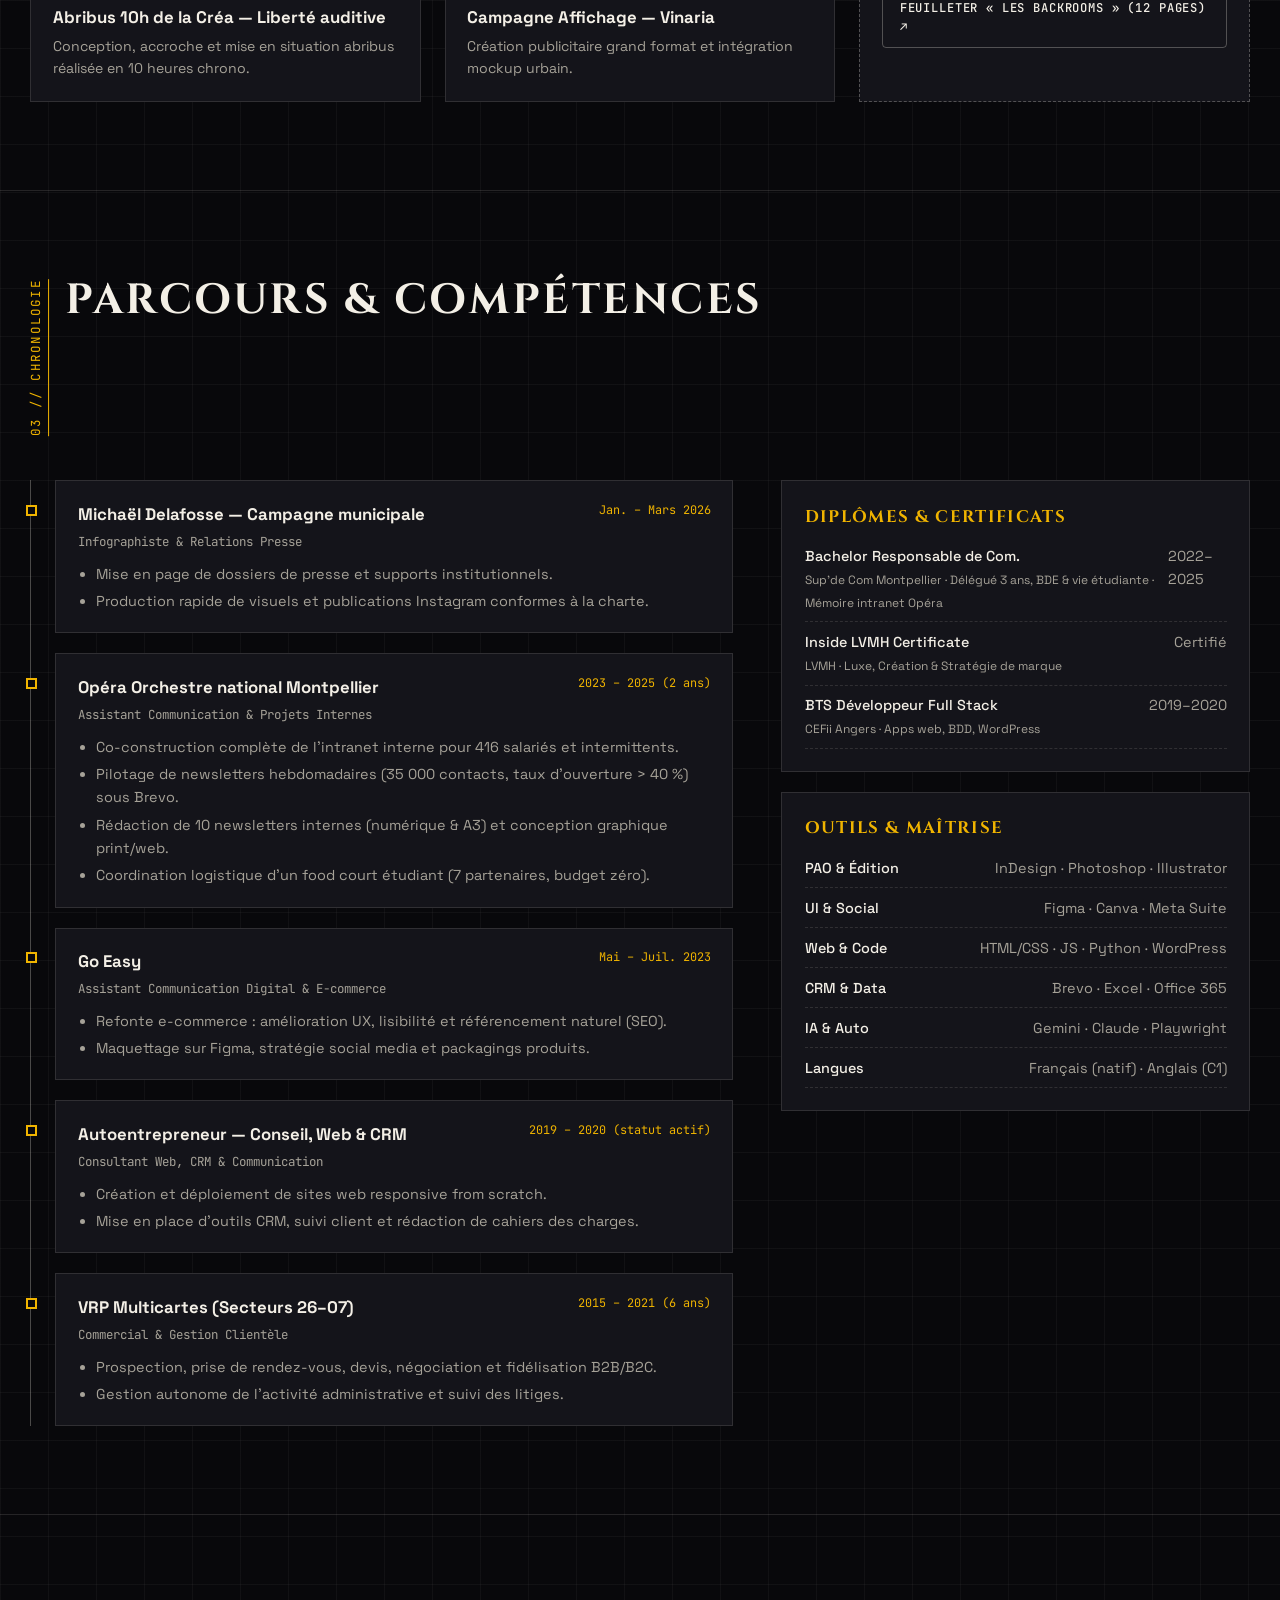
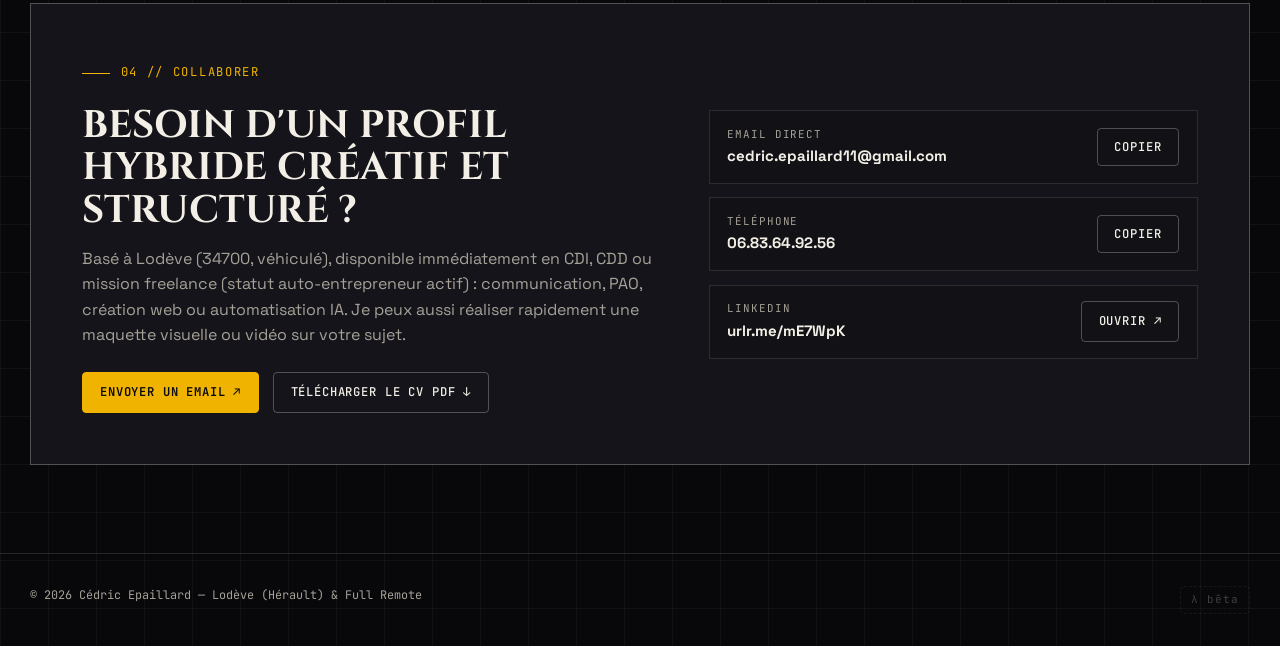
==== commit 1e05dc81: "Clarify Hero job availability (CDI/CDD priority + freelance option)" ====
--- a/index.html
+++ b/index.html
@@ -8,7 +8,7 @@
   <link rel="preconnect" href="https://fonts.googleapis.com" />
   <link rel="preconnect" href="https://fonts.gstatic.com" crossorigin />
   <link href="https://fonts.googleapis.com/css2?family=Cinzel:wght@600;700&family=Cormorant+Garamond:ital,wght@0,600;1,600&family=JetBrains+Mono:wght@400;500;600&family=Space+Grotesk:wght@400;500;600;700&display=swap" rel="stylesheet" />
-  <link rel="stylesheet" href="styles.css?v=20261120c" />
+  <link rel="stylesheet" href="styles.css?v=20261120d" />
 </head>
 <body>
   <!-- NAVIGATION -->
@@ -62,14 +62,14 @@
 
       <div class="container hero-grid">
         <div class="hero-copy reveal in-view">
-          <div class="eyebrow">Communication · PAO · Web &amp; Automatisation IA · Disponible</div>
+          <div class="eyebrow">Disponible · Poste en Communication, Web &amp; PAO · CDI / CDD (Hérault &amp; Remote)</div>
           <h1 class="hero-title">
             Donner de la forme,
             <span class="line-accent">structurer les outils.</span>
           </h1>
           <p class="hero-lead">
             <strong>Bachelor Responsable de Communication</strong> &amp; <strong>BTS Développeur Full Stack</strong>.
-            J’accompagne entreprises et institutions sur trois axes concrets : <strong>supports presse &amp; édition PAO</strong>, <strong>sites web / e-commerce &amp; CRM</strong> et <strong>outils d’automatisation Python / IA</strong> (CDI, CDD ou freelance).
+            Disponible dès maintenant pour <strong>rejoindre une équipe en CDI / CDD</strong> (ou en mission via statut auto-entrepreneur), j’apporte une triple maîtrise : <strong>supports presse &amp; PAO</strong>, <strong>sites web / CRM</strong> et <strong>automatisation Python / IA</strong>.
           </p>
 
           <div class="hero-cta">
@@ -333,7 +333,7 @@
 
   <div id="toast" class="toast" role="status" aria-live="polite"></div>
 
-  <script src="projects-data.js?v=20261120c"></script>
-  <script src="app.js?v=20261120c"></script>
+  <script src="projects-data.js?v=20261120d"></script>
+  <script src="app.js?v=20261120d"></script>
 </body>
 </html>
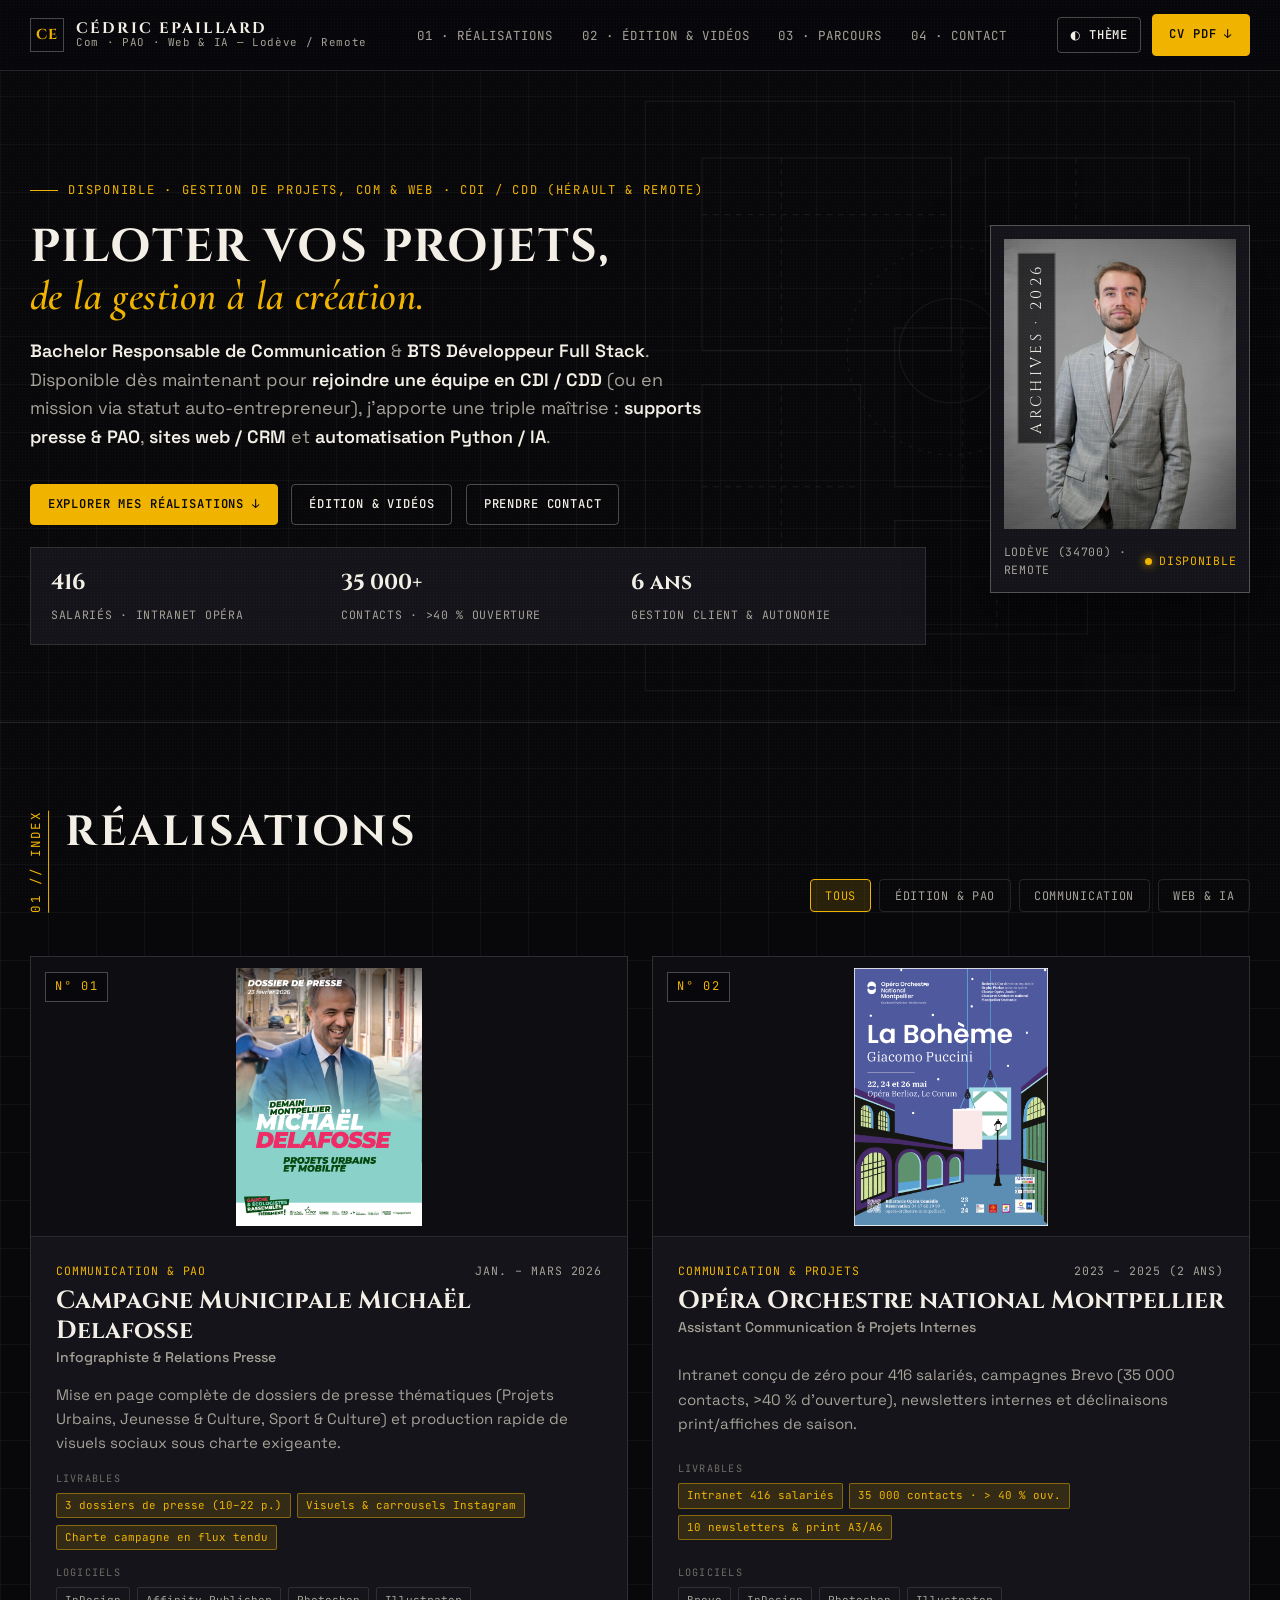
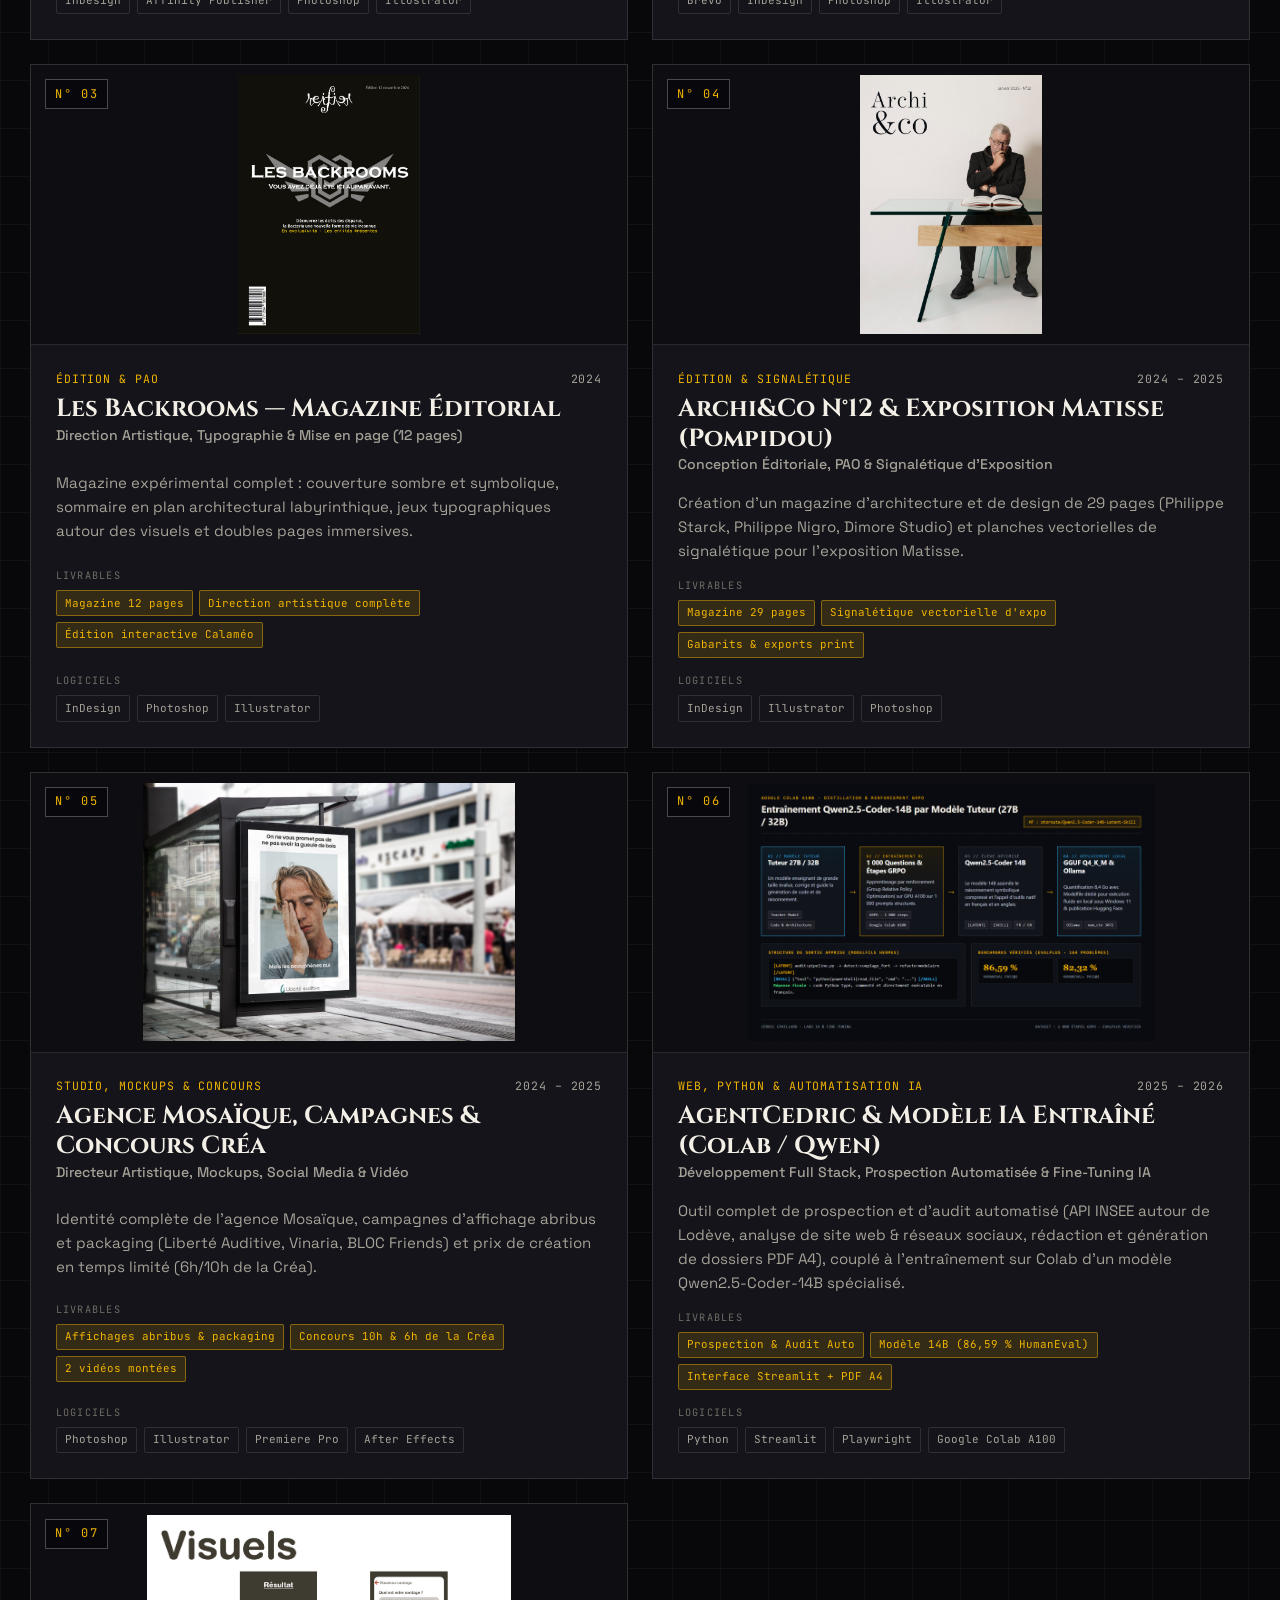
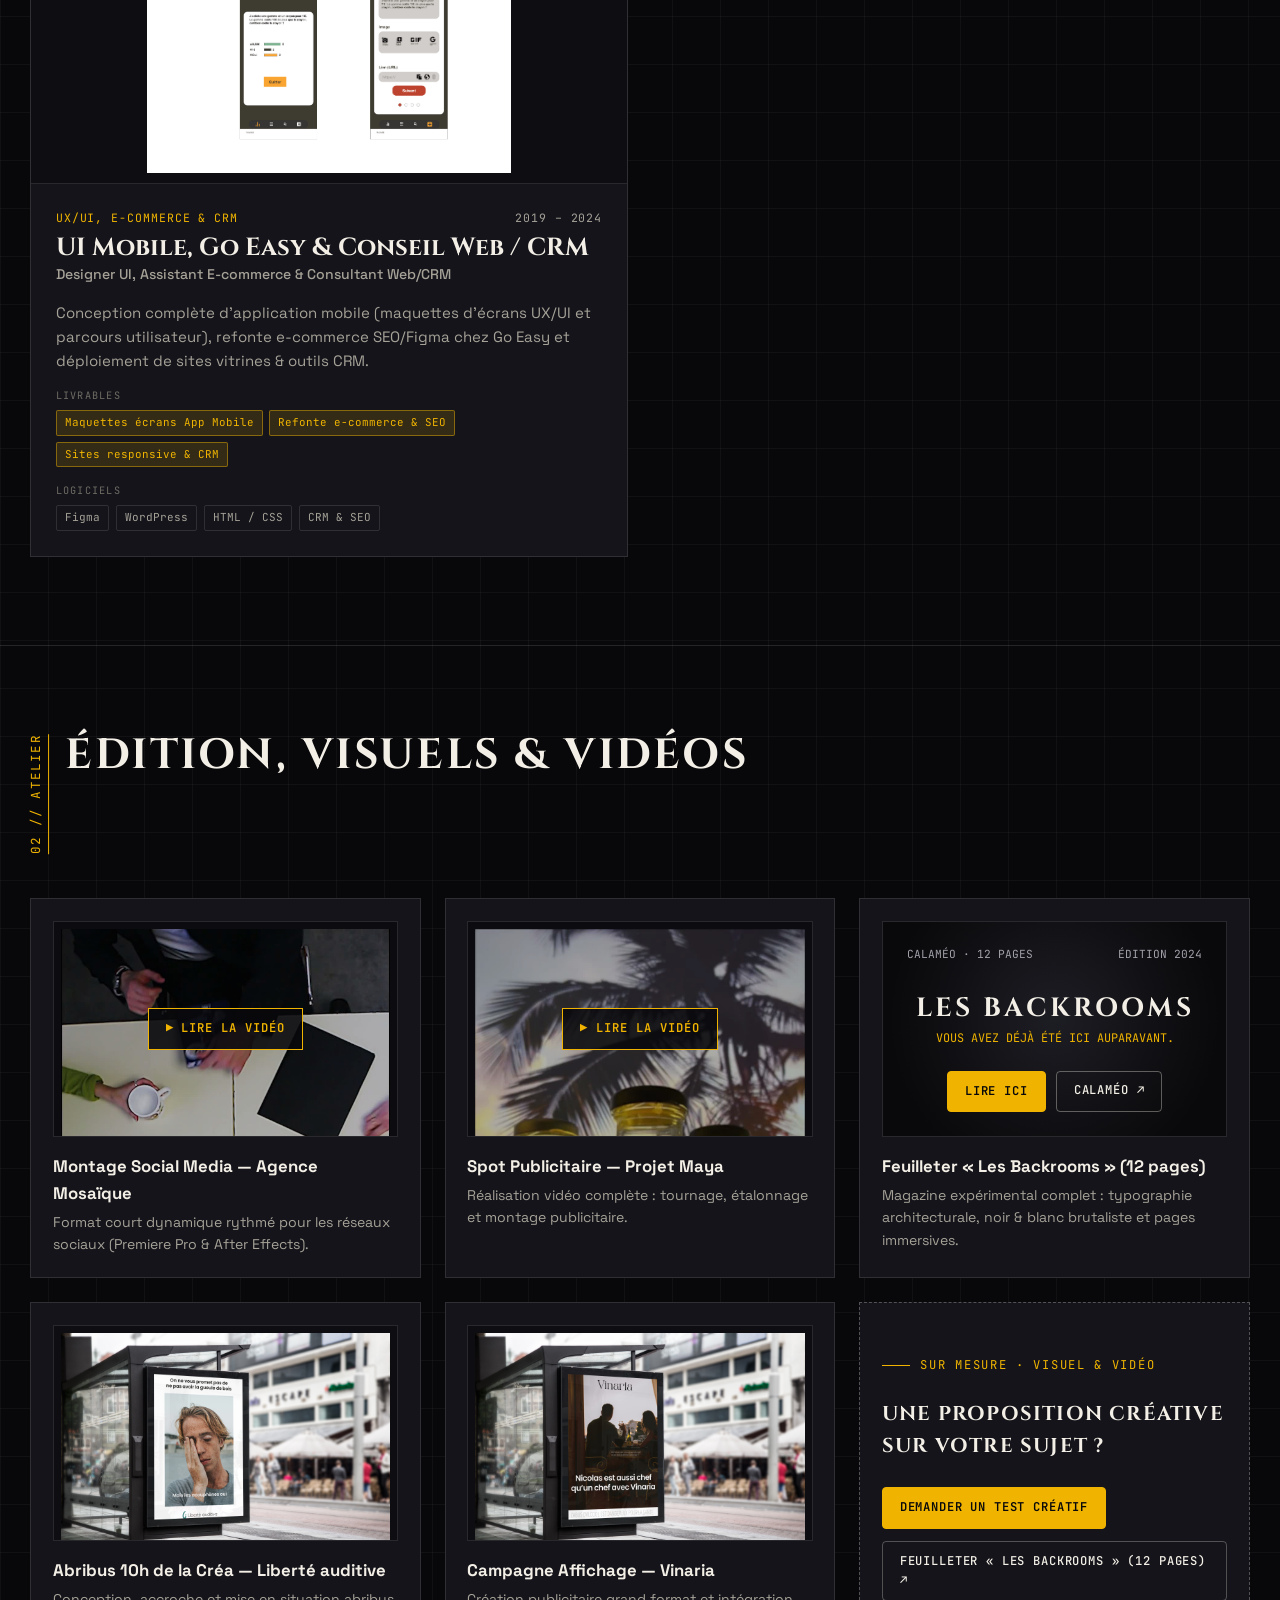
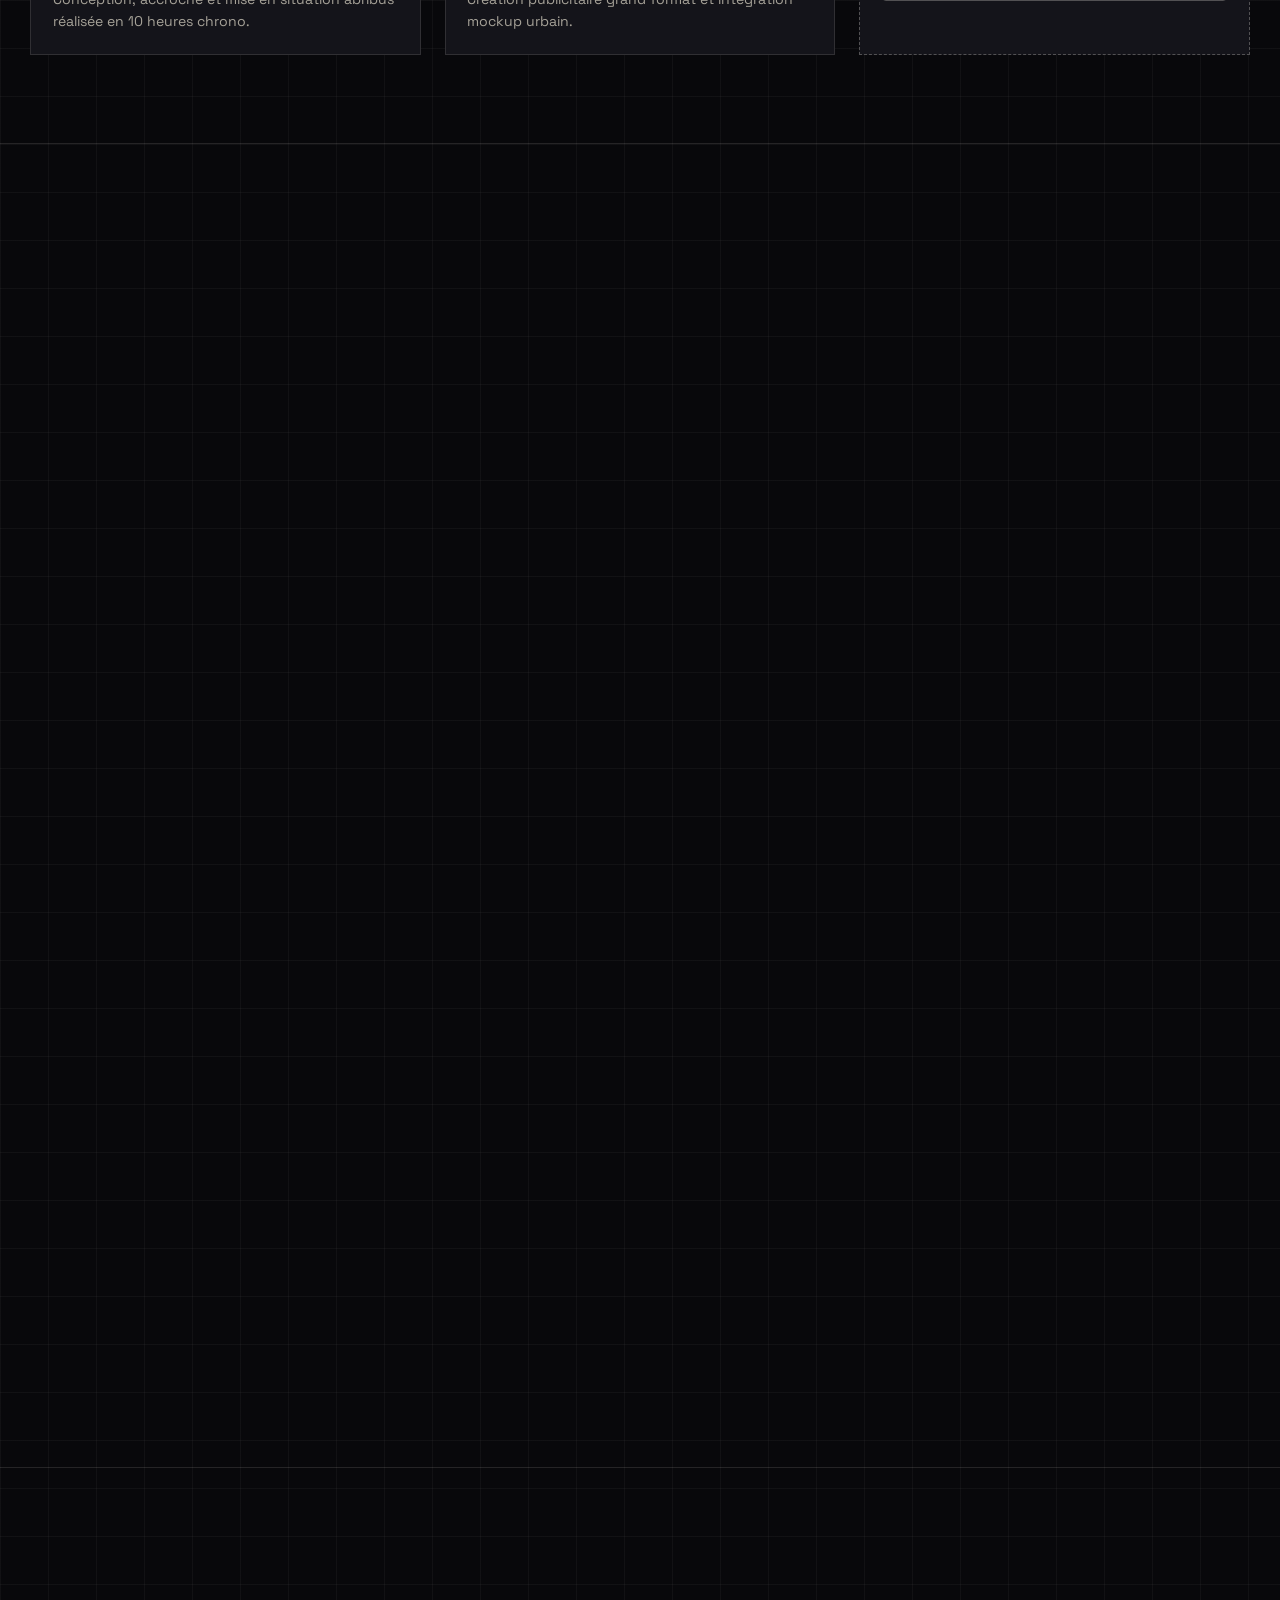
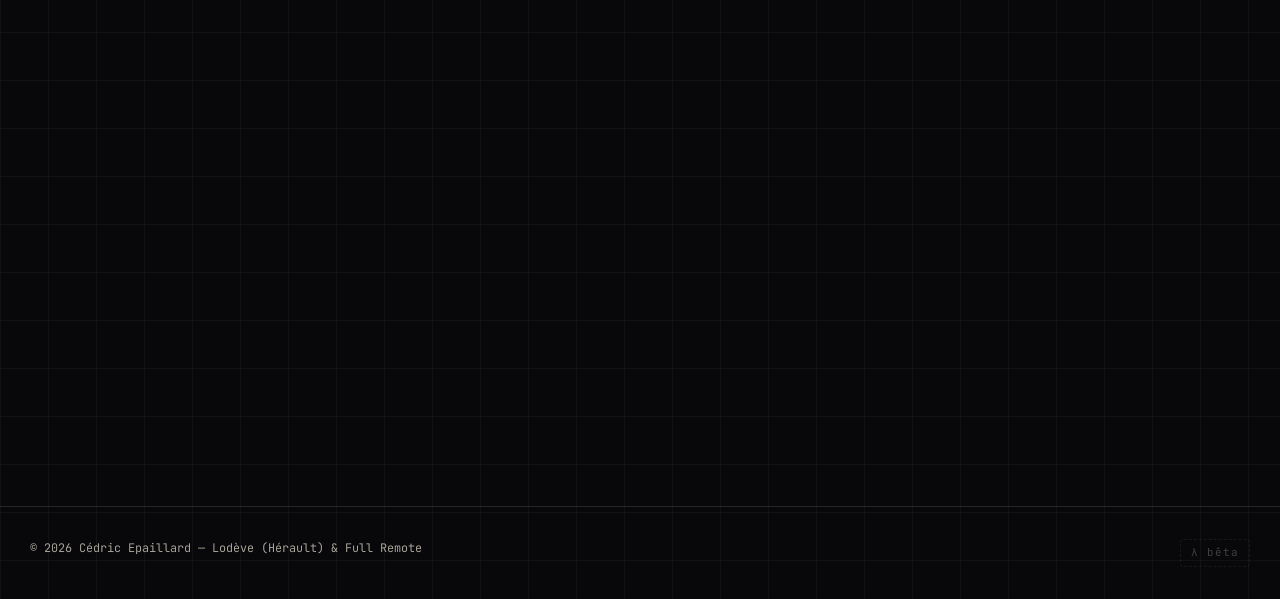
==== commit 70f300f0: "Update Hero H1 to Piloter vos projets, de la gestion a la creation with compact sizing" ====
--- a/index.html
+++ b/index.html
@@ -8,7 +8,7 @@
   <link rel="preconnect" href="https://fonts.googleapis.com" />
   <link rel="preconnect" href="https://fonts.gstatic.com" crossorigin />
   <link href="https://fonts.googleapis.com/css2?family=Cinzel:wght@600;700&family=Cormorant+Garamond:ital,wght@0,600;1,600&family=JetBrains+Mono:wght@400;500;600&family=Space+Grotesk:wght@400;500;600;700&display=swap" rel="stylesheet" />
-  <link rel="stylesheet" href="styles.css?v=20261120d" />
+  <link rel="stylesheet" href="styles.css?v=20261120e" />
 </head>
 <body>
   <!-- NAVIGATION -->
@@ -62,10 +62,10 @@
 
       <div class="container hero-grid">
         <div class="hero-copy reveal in-view">
-          <div class="eyebrow">Disponible · Poste en Communication, Web &amp; PAO · CDI / CDD (Hérault &amp; Remote)</div>
+          <div class="eyebrow">Disponible · Gestion de projets, Com &amp; Web · CDI / CDD (Hérault &amp; Remote)</div>
           <h1 class="hero-title">
-            Donner de la forme,
-            <span class="line-accent">structurer les outils.</span>
+            Piloter vos projets,
+            <span class="line-accent">de la gestion à la création.</span>
           </h1>
           <p class="hero-lead">
             <strong>Bachelor Responsable de Communication</strong> &amp; <strong>BTS Développeur Full Stack</strong>.
@@ -333,7 +333,7 @@
 
   <div id="toast" class="toast" role="status" aria-live="polite"></div>
 
-  <script src="projects-data.js?v=20261120d"></script>
-  <script src="app.js?v=20261120d"></script>
+  <script src="projects-data.js?v=20261120e"></script>
+  <script src="app.js?v=20261120e"></script>
 </body>
 </html>
--- a/styles.css
+++ b/styles.css
@@ -287,12 +287,12 @@
 
 .hero-title {
   font-family: var(--font-display);
-  font-size: clamp(2.4rem, 5.4vw, 4.5rem);
+  font-size: clamp(1.75rem, 3.6vw, 3.1rem);
   font-weight: 700;
-  line-height: 1.02;
+  line-height: 1.06;
   letter-spacing: 0.03em;
   text-transform: uppercase;
-  margin-bottom: 1.5rem;
+  margin-bottom: 1.15rem;
 }
 
 .hero-title .line-accent {
@@ -303,8 +303,8 @@
   font-weight: 600;
   text-transform: none;
   letter-spacing: 0.01em;
-  font-size: clamp(2.2rem, 4.8vw, 4rem);
-  margin-top: 0.25rem;
+  font-size: clamp(1.55rem, 3.2vw, 2.75rem);
+  margin-top: 0.22rem;
 }
 
 .hero-lead {
@@ -1326,12 +1326,12 @@
   }
 
   .hero-title {
-    font-size: 1.95rem;
-    margin-bottom: 0.9rem;
+    font-size: 1.65rem;
+    margin-bottom: 0.85rem;
   }
 
   .hero-title .line-accent {
-    font-size: 1.75rem;
+    font-size: 1.48rem;
   }
 
   .hero-lead {
